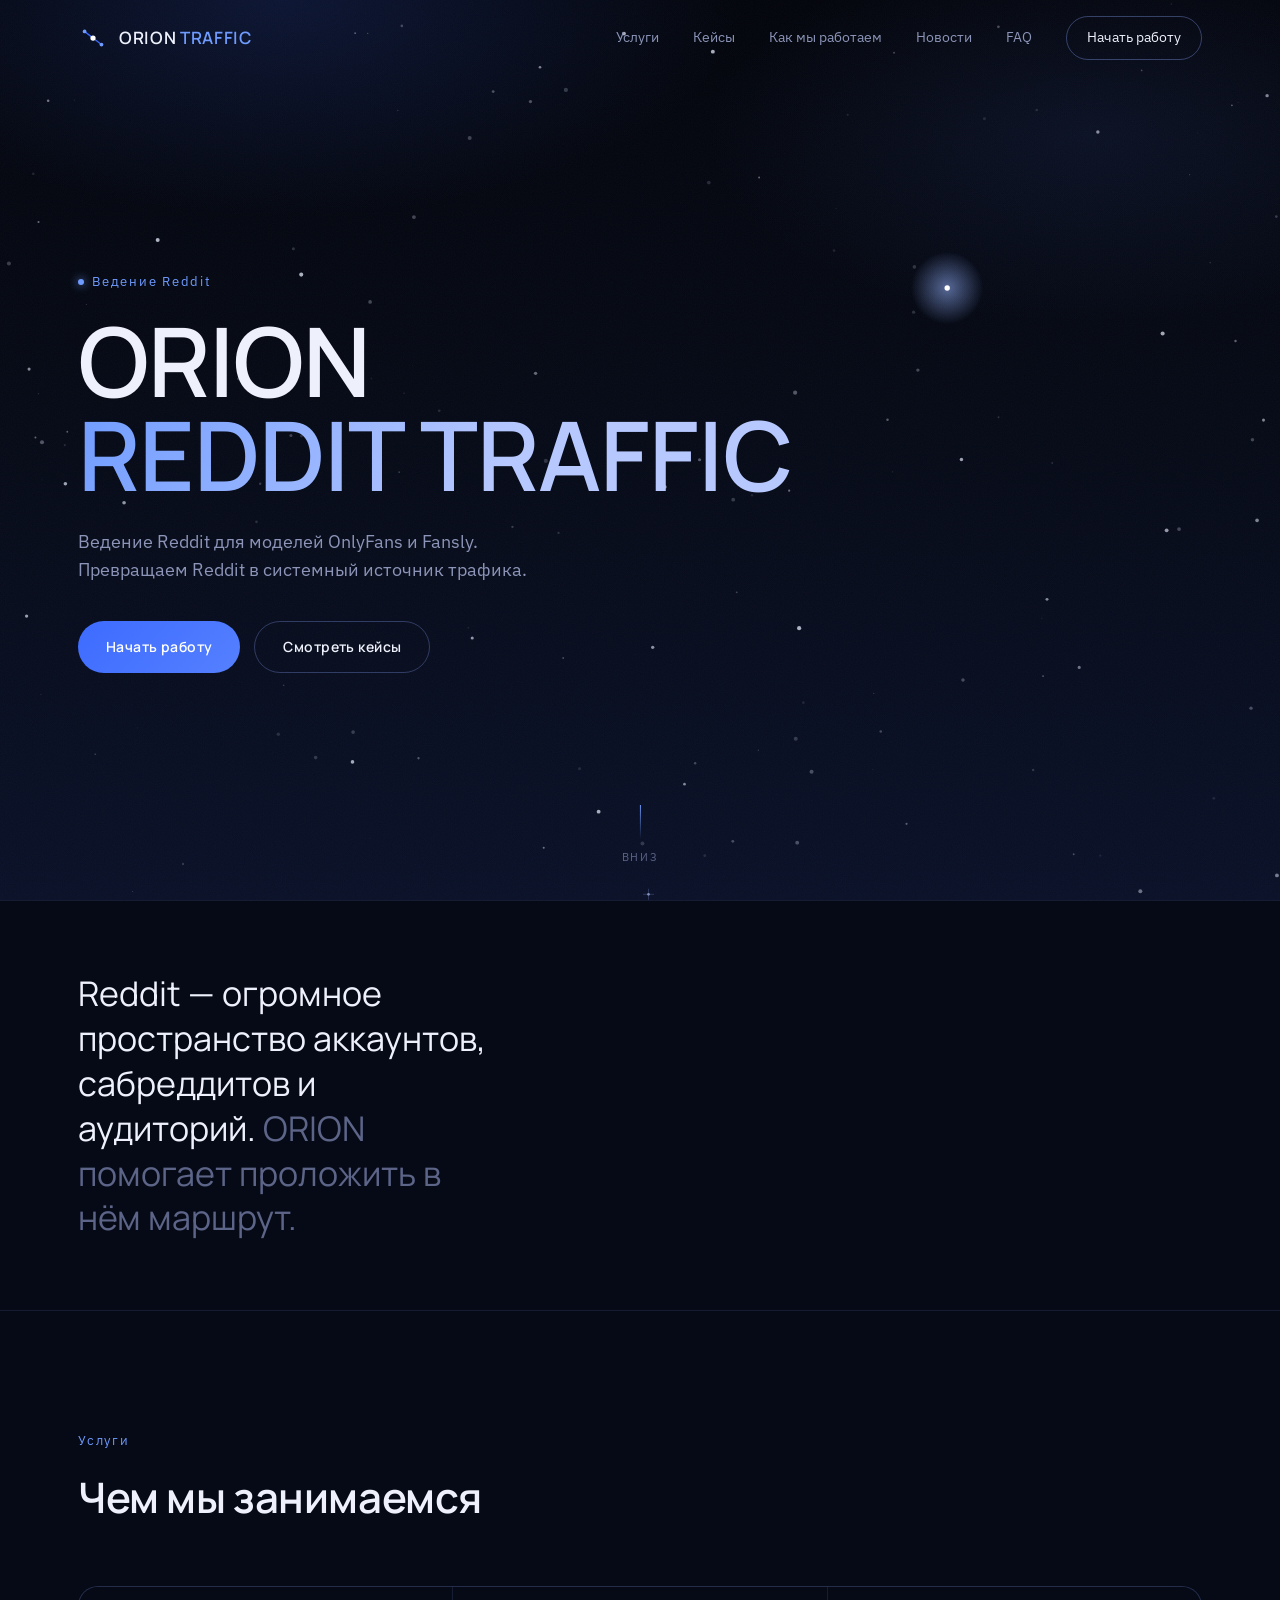
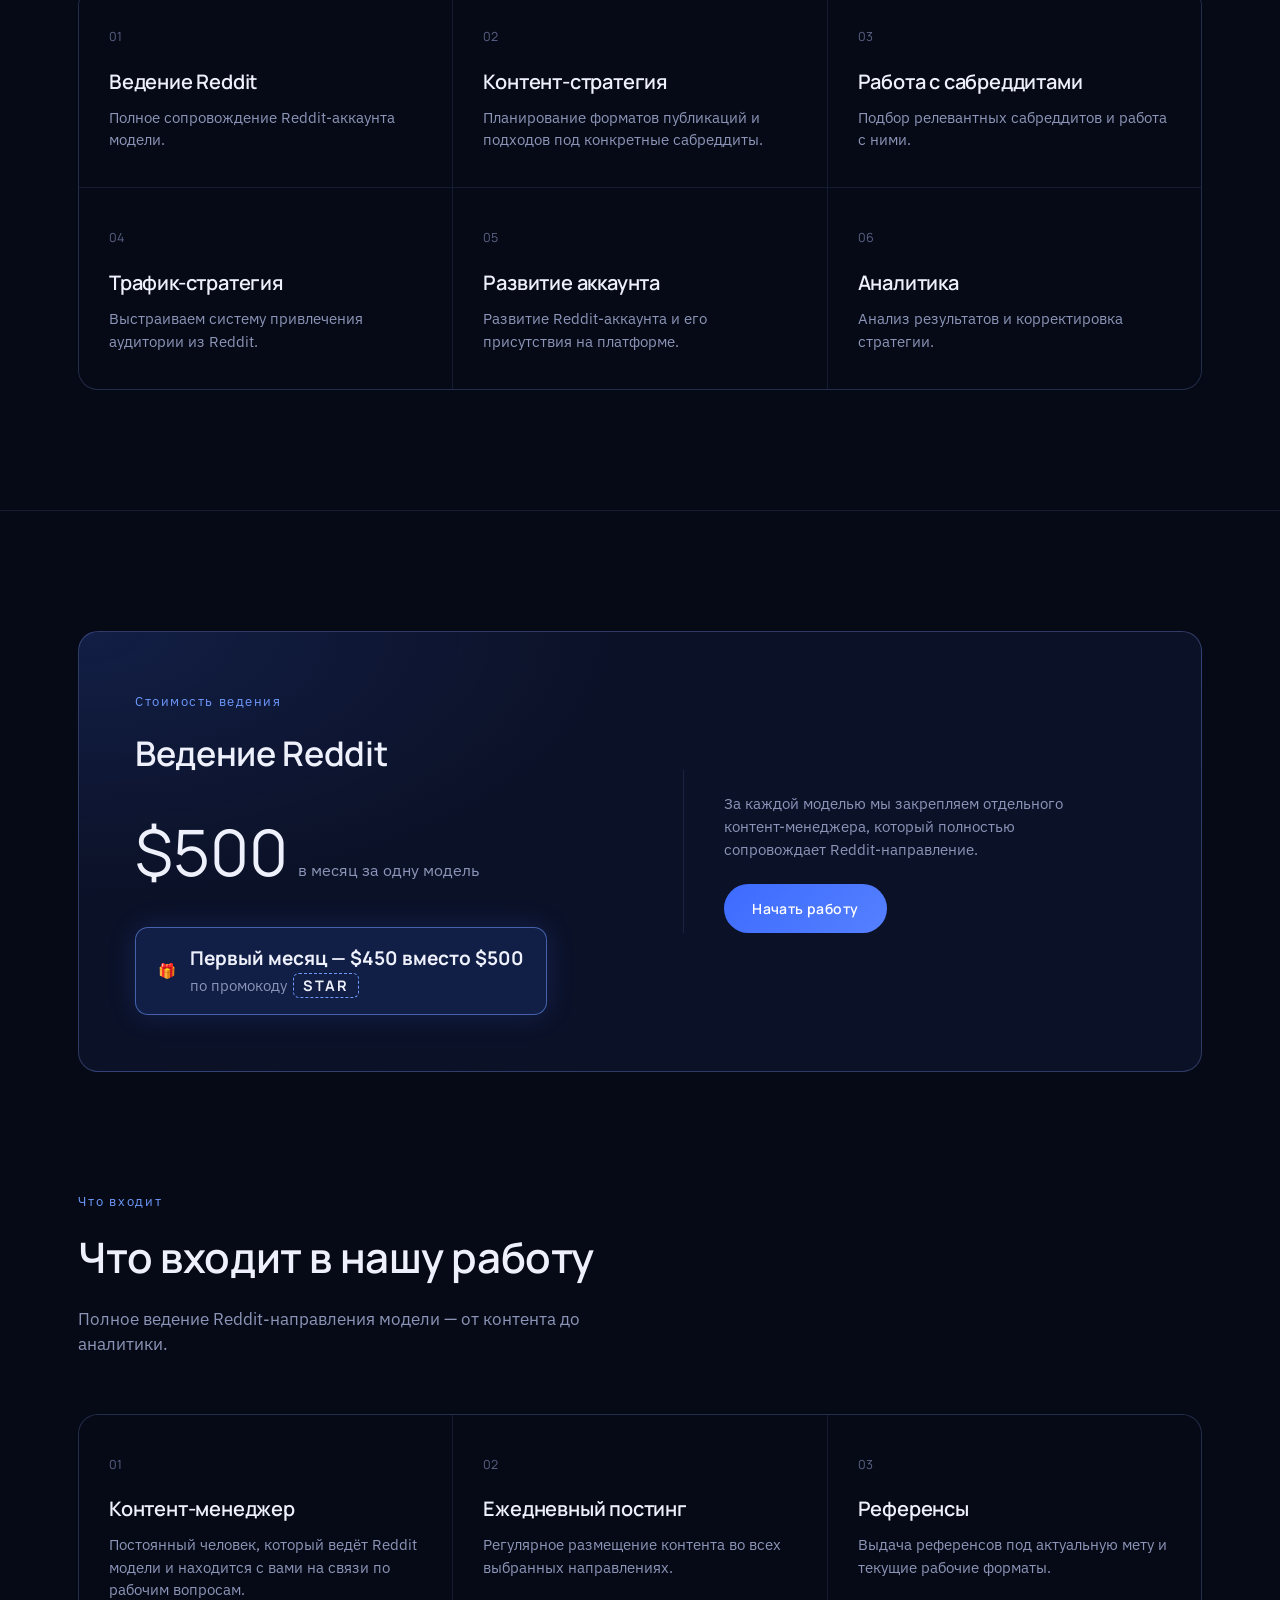
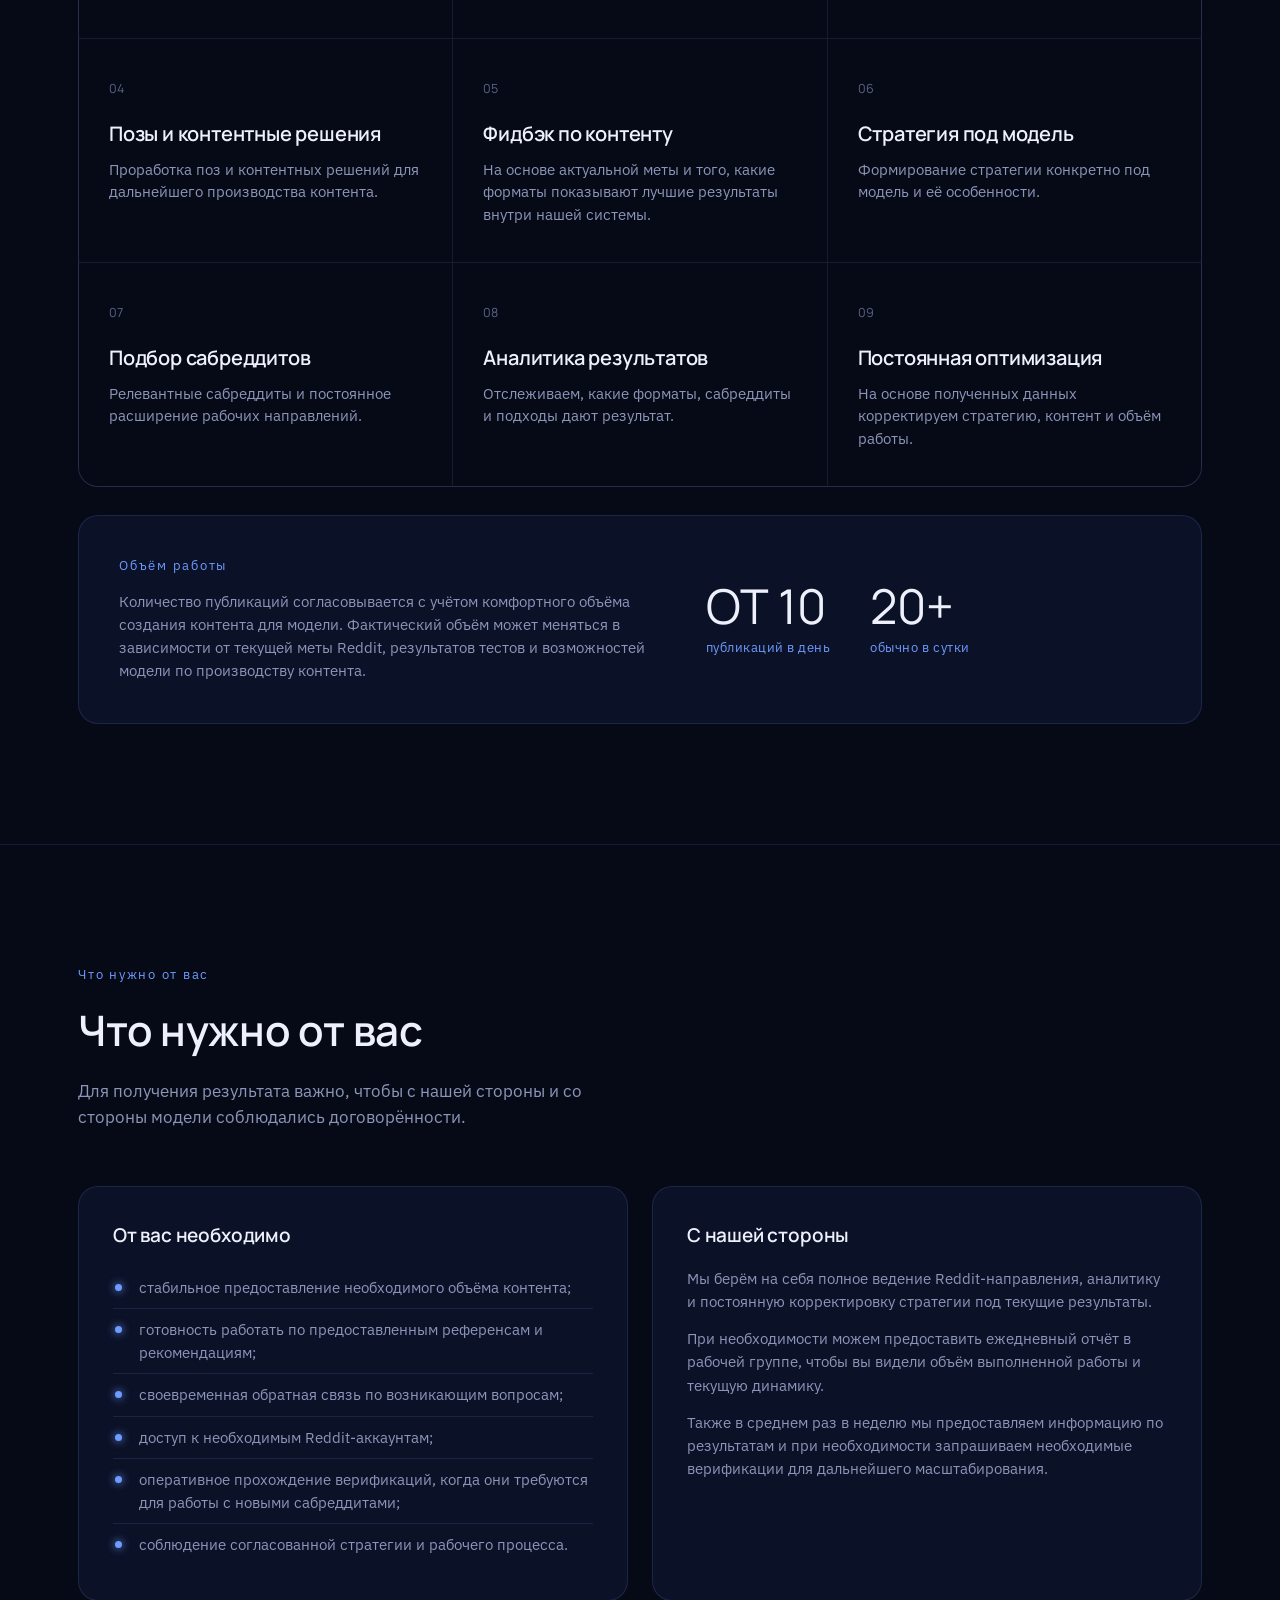
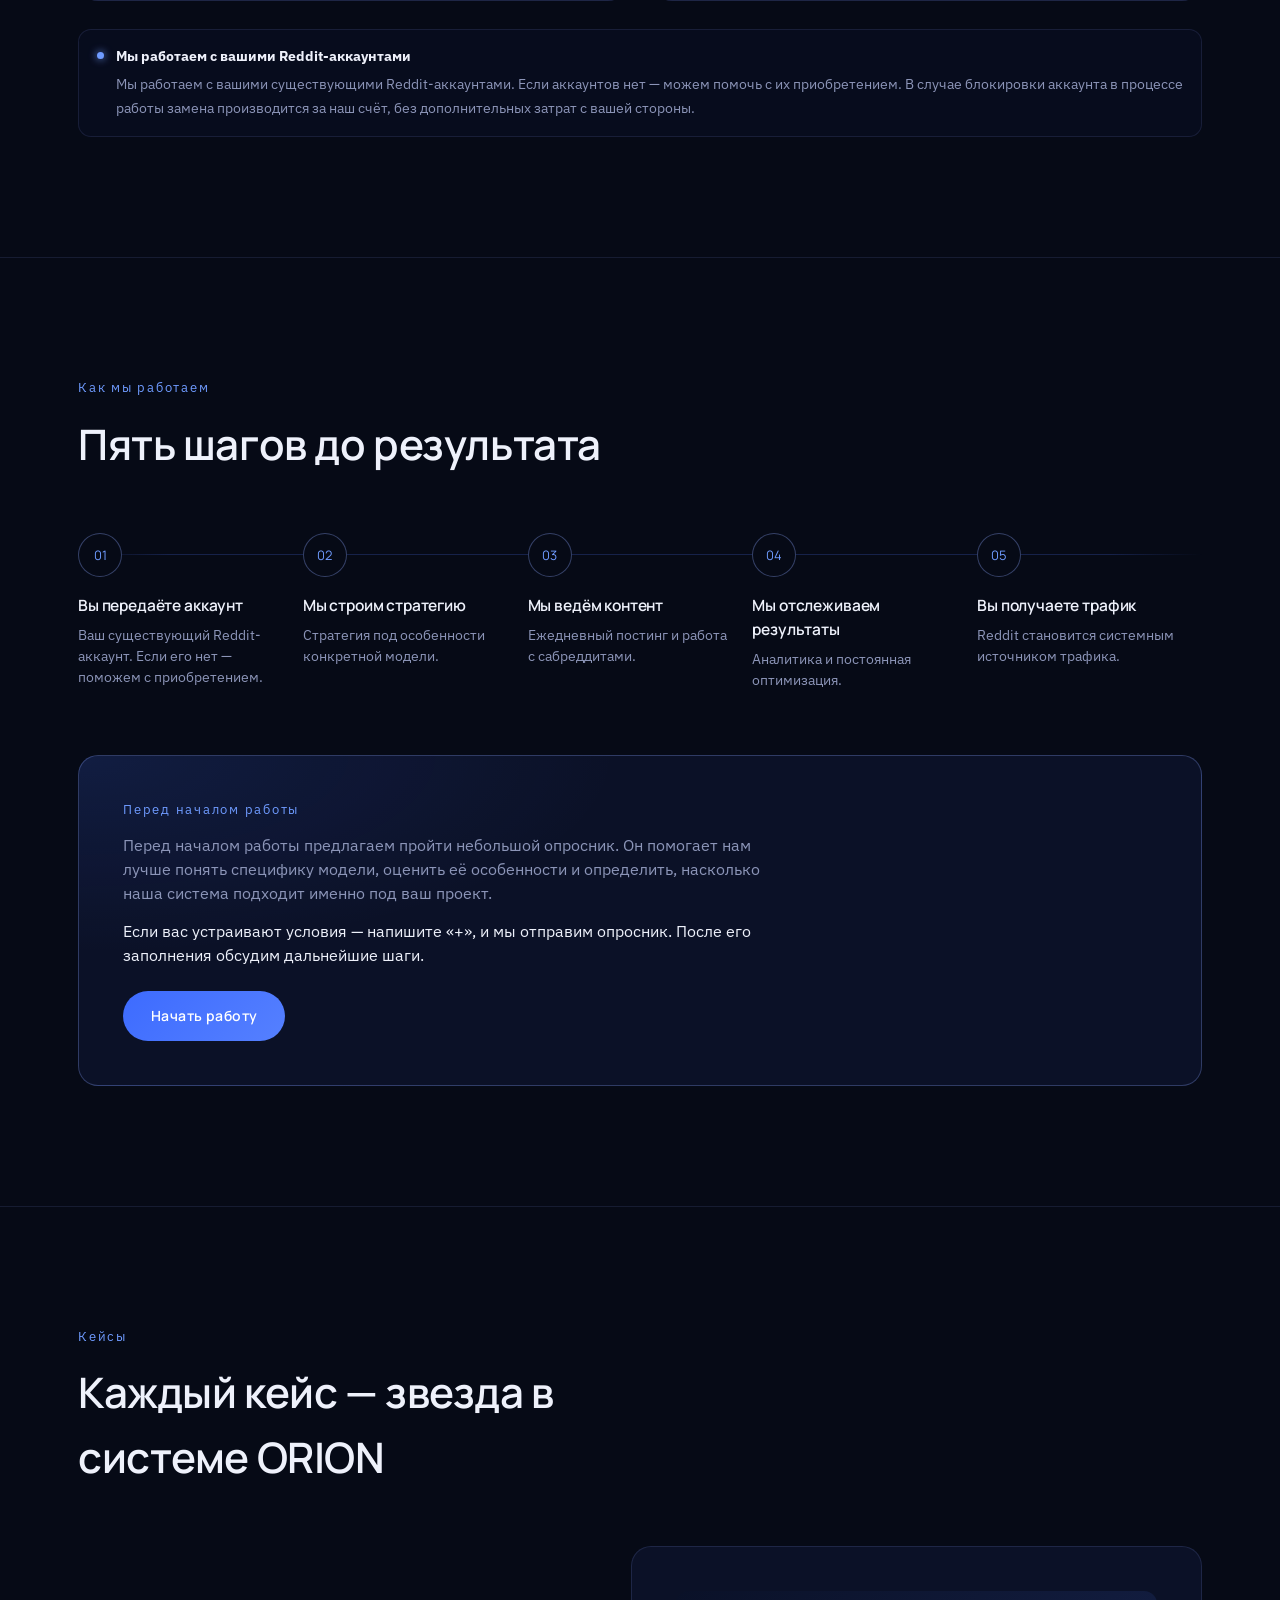
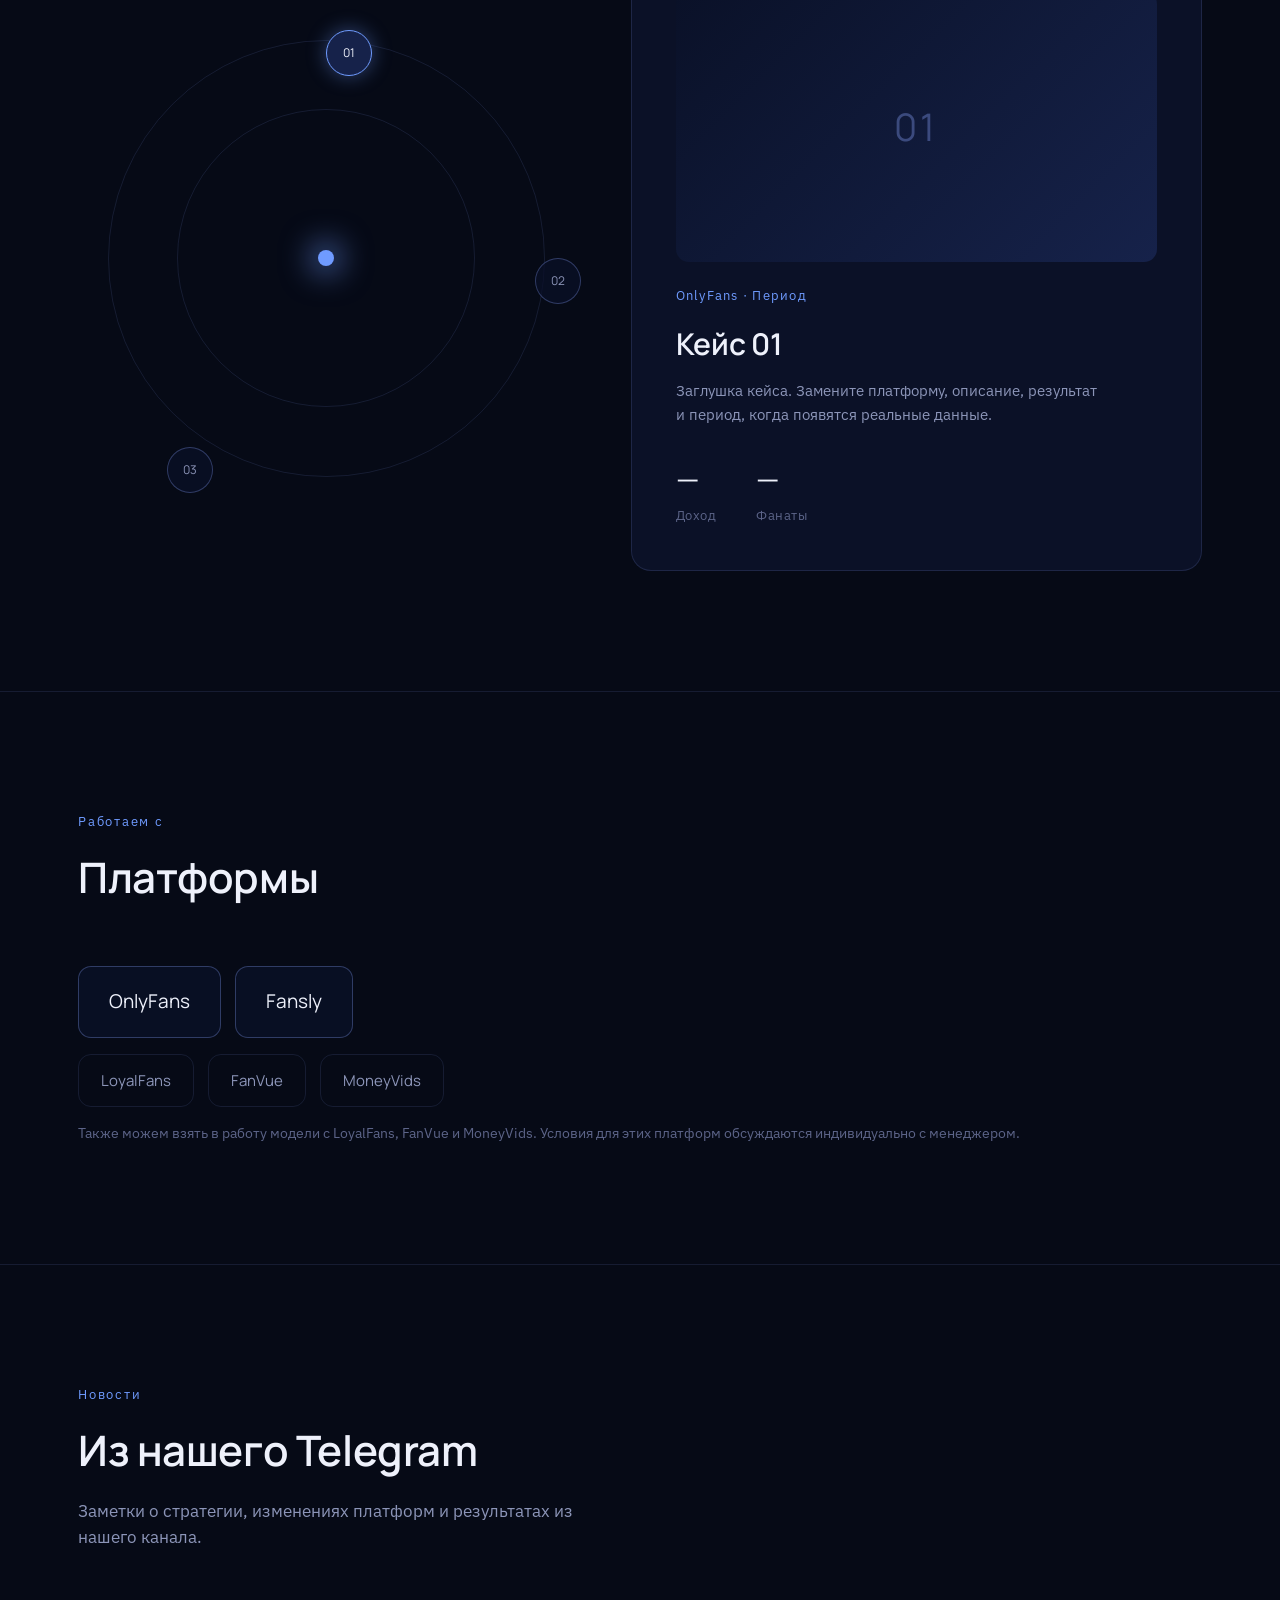
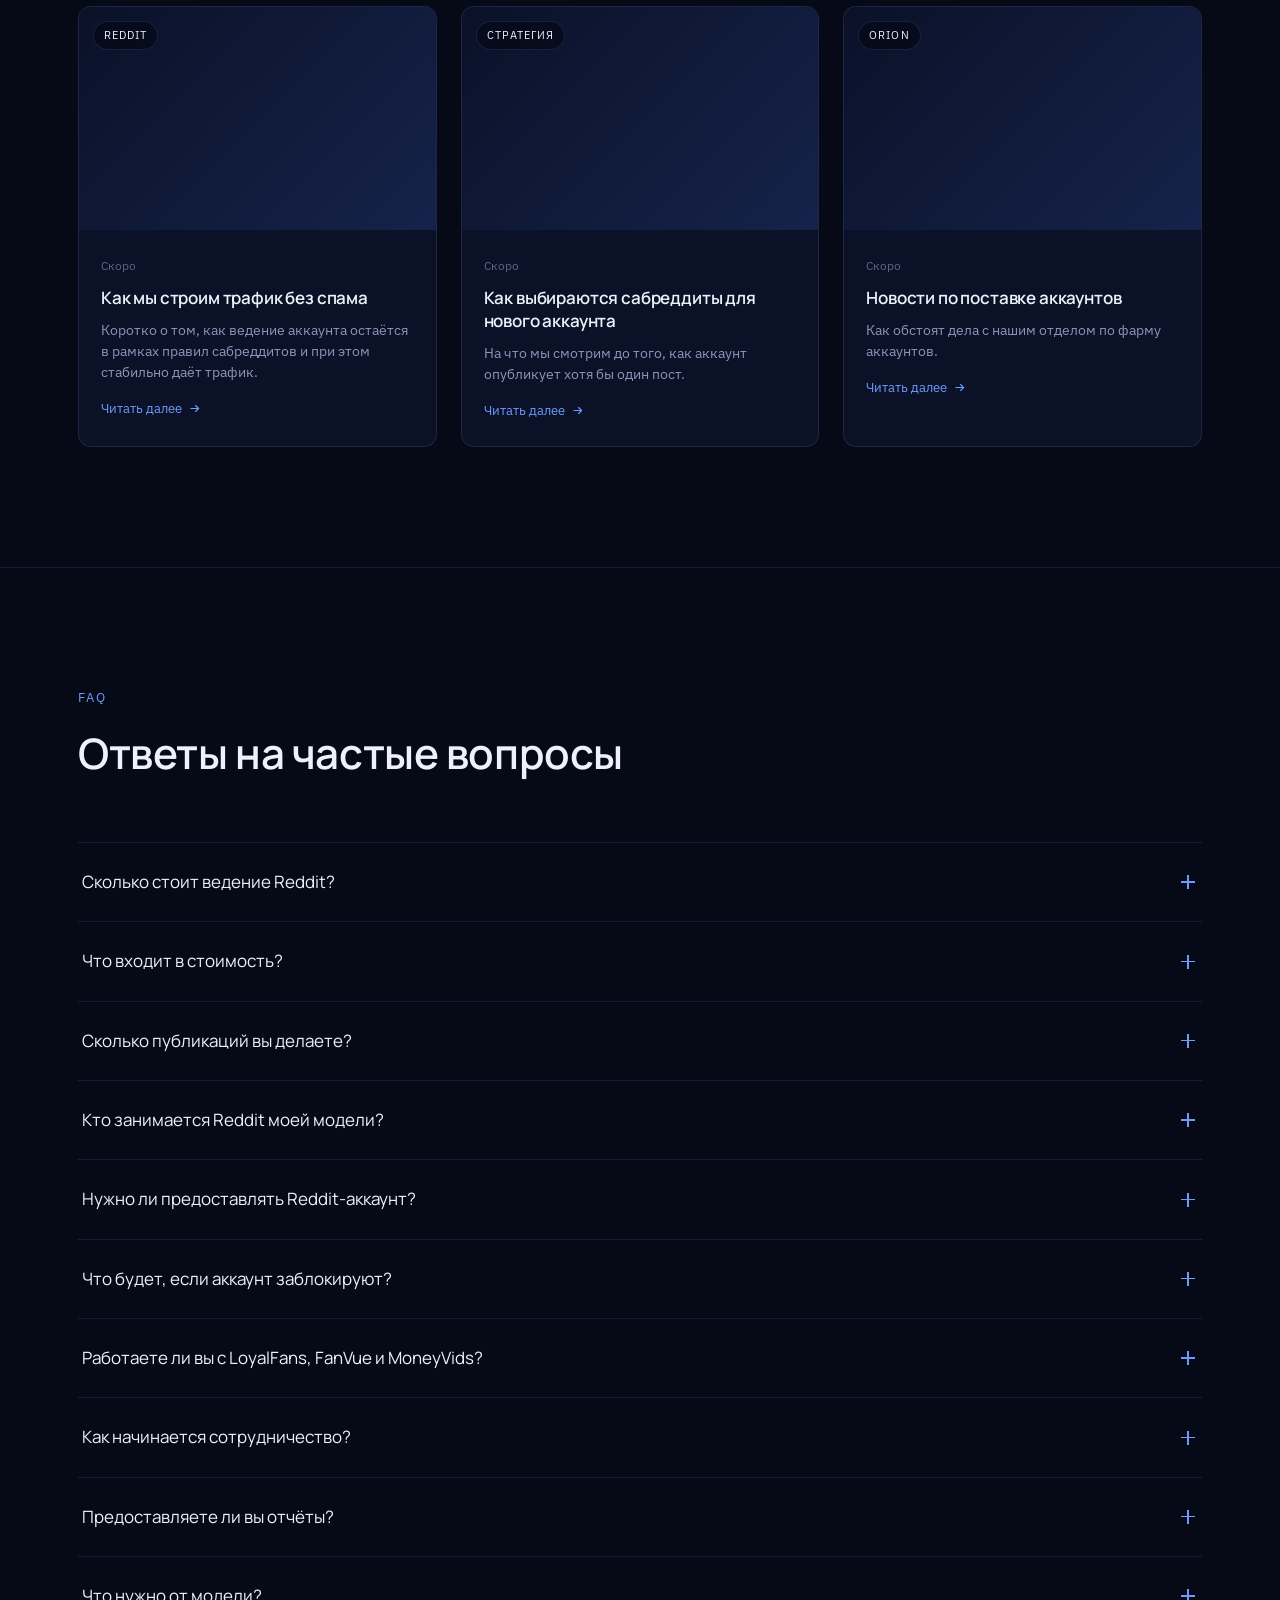
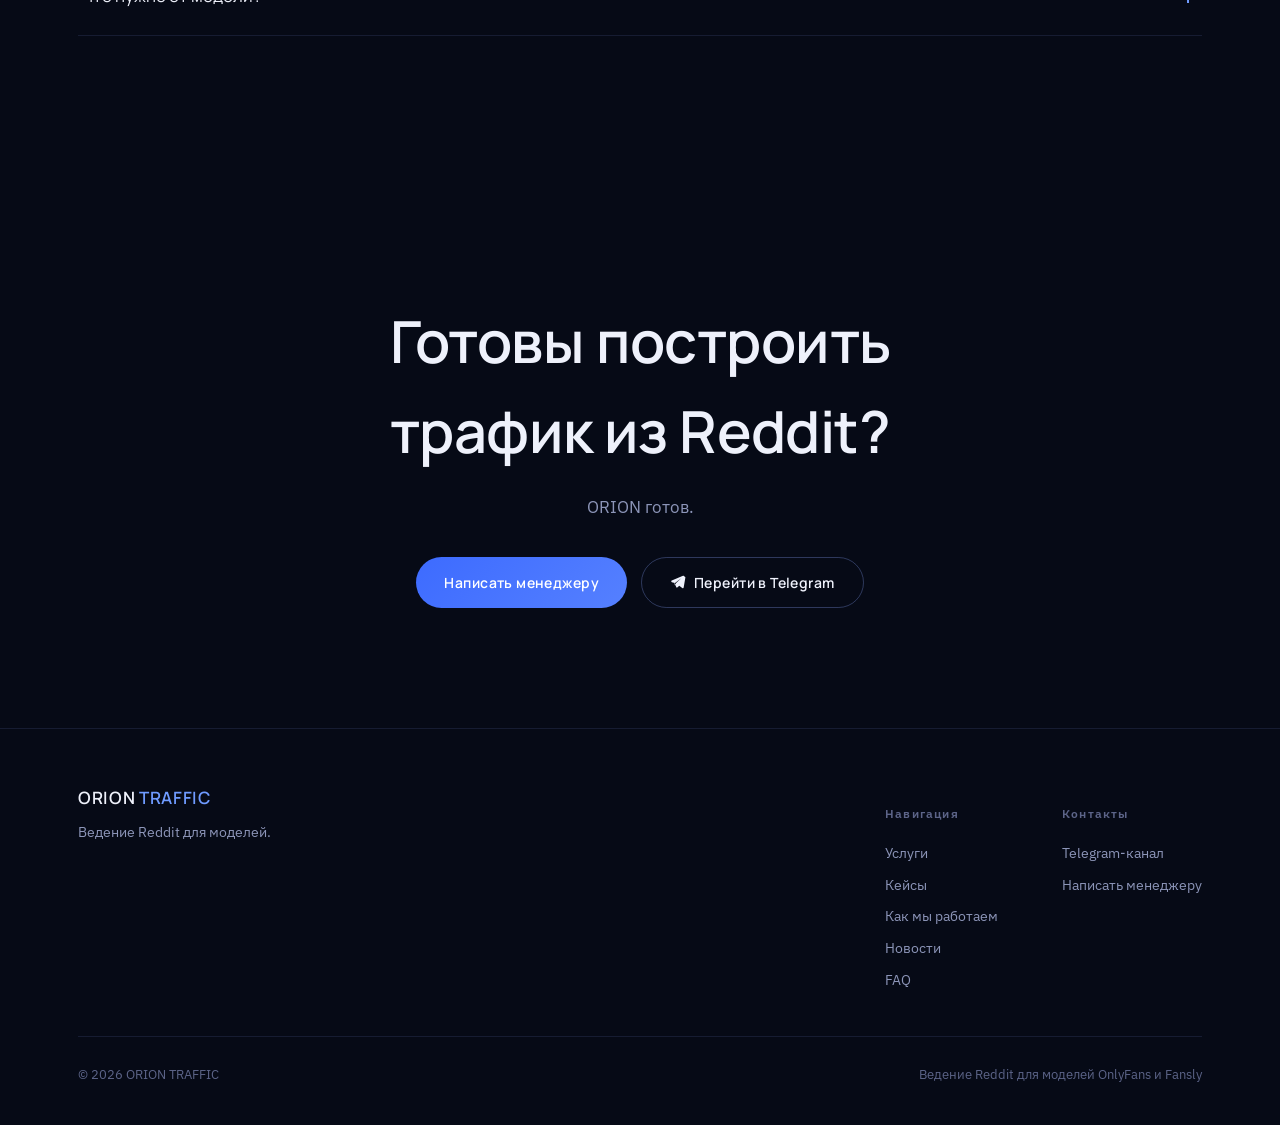
==== index.html @ d383b6a2 "Add files via upload" ====
<!DOCTYPE html>
<html lang="ru">
<head>
<meta charset="UTF-8">
<meta name="viewport" content="width=device-width, initial-scale=1.0">
<title>ORION TRAFFIC — ведение Reddit для моделей OnlyFans и Fansly</title>
<meta name="description" content="ORION TRAFFIC — профессиональное ведение Reddit и трафик-стратегия для моделей OnlyFans, Fansly и других платформ. $500 в месяц за одну модель, первый месяц $450 по промокоду STAR.">

<meta property="og:type" content="website">
<meta property="og:locale" content="ru_RU">
<meta property="og:title" content="ORION TRAFFIC — ведение Reddit для моделей OnlyFans и Fansly">
<meta property="og:description" content="Превращаем Reddit в системный источник трафика для моделей OnlyFans и Fansly.">
<meta property="og:image" content="og-image.jpg">
<meta name="twitter:card" content="summary_large_image">
<meta name="twitter:title" content="ORION TRAFFIC — ведение Reddit">
<meta name="twitter:description" content="Ведение Reddit для моделей OnlyFans и Fansly.">
<meta name="twitter:image" content="og-image.jpg">

<link rel="icon" href="data:image/svg+xml,%3Csvg xmlns='http://www.w3.org/2000/svg' viewBox='0 0 32 32'%3E%3Crect width='32' height='32' fill='%2303050c'/%3E%3Cline x1='7' y1='9' x2='25' y2='23' stroke='%233d6bff' stroke-width='1.4'/%3E%3Ccircle cx='7' cy='9' r='2' fill='%236f9bff'/%3E%3Ccircle cx='16' cy='16' r='2.6' fill='%23ffffff'/%3E%3Ccircle cx='25' cy='23' r='2' fill='%236f9bff'/%3E%3C/svg%3E" type="image/svg+xml">
<link rel="stylesheet" href="style.css">
</head>
<body>

<div class="space-bg"></div>
<div class="space-grain"></div>

<header class="site-header">
  <div class="header-inner container">
    <a href="index.html" class="brand" aria-label="ORION TRAFFIC">
      <svg class="brand-mark" viewBox="0 0 32 32" fill="none" aria-hidden="true">
        <line x1="7" y1="9" x2="25" y2="23" stroke="#3d6bff" stroke-width="1.4"/>
        <line x1="7" y1="9" x2="16" y2="16" stroke="#3d6bff" stroke-width="1.4" opacity="0.5"/>
        <circle cx="7" cy="9" r="2" fill="#6f9bff"/>
        <circle cx="16" cy="16" r="2.8" fill="#ffffff"/>
        <circle cx="25" cy="23" r="2" fill="#6f9bff"/>
      </svg>
      <span class="brand-name">ORION <b>TRAFFIC</b></span>
    </a>
    <nav class="main-nav" id="main-nav">
      <a href="#services" class="nav-link">Услуги</a>
      <a href="#cases" class="nav-link">Кейсы</a>
      <a href="#process" class="nav-link">Как мы работаем</a>
      <a href="#news" class="nav-link">Новости</a>
      <a href="#faq" class="nav-link">FAQ</a>
      <a href="https://t.me/alihunger" target="_blank" rel="noopener" class="nav-link nav-cta" data-manager-link>Начать работу</a>
    </nav>
    <button class="nav-toggle" id="nav-toggle" aria-label="Меню">
      <span></span><span></span><span></span>
    </button>
  </div>
</header>

<main>

  <!-- HERO -->
  <section class="hero">
    <canvas id="starfield" aria-hidden="true"></canvas>
    <div class="hero-inner container">
      <span class="hero-eyebrow">Ведение Reddit</span>
      <h1>ORION<br><em>REDDIT TRAFFIC</em></h1>
      <p class="hero-sub">Ведение Reddit для моделей OnlyFans и Fansly. Превращаем Reddit в системный источник трафика.</p>
      <div class="btn-row">
        <a href="https://t.me/alihunger" target="_blank" rel="noopener" class="btn btn-primary" data-manager-link>Начать работу</a>
        <a href="#cases" class="btn btn-ghost">Смотреть кейсы</a>
      </div>
    </div>
    <div class="hero-scroll" aria-hidden="true"><span></span>ВНИЗ</div>
  </section>

  <section class="system-statement">
    <div class="container">
      <p class="reveal">Reddit — огромное пространство аккаунтов, сабреддитов и аудиторий. <span class="dim">ORION помогает проложить в нём маршрут.</span></p>
    </div>
  </section>

  <!-- УСЛУГИ -->
  <section class="section" id="services">
    <div class="container">
      <div class="section-head reveal">
        <span class="kicker">Услуги</span>
        <h2>Чем мы занимаемся</h2>
      </div>
      <div class="service-grid reveal-stagger reveal">
        <div class="service-tile"><span class="service-num">01</span><h3>Ведение Reddit</h3><p>Полное сопровождение Reddit-аккаунта модели.</p></div>
        <div class="service-tile"><span class="service-num">02</span><h3>Контент-стратегия</h3><p>Планирование форматов публикаций и подходов под конкретные сабреддиты.</p></div>
        <div class="service-tile"><span class="service-num">03</span><h3>Работа с сабреддитами</h3><p>Подбор релевантных сабреддитов и работа с ними.</p></div>
        <div class="service-tile"><span class="service-num">04</span><h3>Трафик-стратегия</h3><p>Выстраиваем систему привлечения аудитории из Reddit.</p></div>
        <div class="service-tile"><span class="service-num">05</span><h3>Развитие аккаунта</h3><p>Развитие Reddit-аккаунта и его присутствия на платформе.</p></div>
        <div class="service-tile"><span class="service-num">06</span><h3>Аналитика</h3><p>Анализ результатов и корректировка стратегии.</p></div>
      </div>
    </div>
  </section>

  <hr class="divider">

  <!-- СТОИМОСТЬ -->
  <section class="section" id="pricing">
    <div class="container">
      <div class="pricing-card reveal">
        <div class="pricing-main">
          <span class="pricing-label">Стоимость ведения</span>
          <h3>Ведение Reddit</h3>
          <div class="pricing-figure">
            <span class="amount">$500</span>
            <span class="period">в месяц за одну модель</span>
          </div>
          <div class="promo-badge">
            <span class="promo-gift" aria-hidden="true">🎁</span>
            <div>
              <strong>Первый месяц — $450 вместо $500</strong>
              <span>по промокоду <b class="promo-code">STAR</b></span>
            </div>
          </div>
        </div>
        <div class="pricing-side">
          <p class="pricing-note">За каждой моделью мы закрепляем отдельного контент-менеджера, который полностью сопровождает Reddit-направление.</p>
          <div class="btn-row">
            <a href="https://t.me/alihunger" target="_blank" rel="noopener" class="btn btn-primary" data-manager-link>Начать работу</a>
          </div>
        </div>
      </div>
    </div>
  </section>

  <!-- ЧТО ВХОДИТ -->
  <section class="section" id="included" style="padding-top:0">
    <div class="container">
      <div class="section-head reveal">
        <span class="kicker">Что входит</span>
        <h2>Что входит в нашу работу</h2>
        <p>Полное ведение Reddit-направления модели — от контента до аналитики.</p>
      </div>
      <div class="service-grid reveal-stagger reveal">
        <div class="service-tile"><span class="service-num">01</span><h3>Контент-менеджер</h3><p>Постоянный человек, который ведёт Reddit модели и находится с вами на связи по рабочим вопросам.</p></div>
        <div class="service-tile"><span class="service-num">02</span><h3>Ежедневный постинг</h3><p>Регулярное размещение контента во всех выбранных направлениях.</p></div>
        <div class="service-tile"><span class="service-num">03</span><h3>Референсы</h3><p>Выдача референсов под актуальную мету и текущие рабочие форматы.</p></div>
        <div class="service-tile"><span class="service-num">04</span><h3>Позы и контентные решения</h3><p>Проработка поз и контентных решений для дальнейшего производства контента.</p></div>
        <div class="service-tile"><span class="service-num">05</span><h3>Фидбэк по контенту</h3><p>На основе актуальной меты и того, какие форматы показывают лучшие результаты внутри нашей системы.</p></div>
        <div class="service-tile"><span class="service-num">06</span><h3>Стратегия под модель</h3><p>Формирование стратегии конкретно под модель и её особенности.</p></div>
        <div class="service-tile"><span class="service-num">07</span><h3>Подбор сабреддитов</h3><p>Релевантные сабреддиты и постоянное расширение рабочих направлений.</p></div>
        <div class="service-tile"><span class="service-num">08</span><h3>Аналитика результатов</h3><p>Отслеживаем, какие форматы, сабреддиты и подходы дают результат.</p></div>
        <div class="service-tile"><span class="service-num">09</span><h3>Постоянная оптимизация</h3><p>На основе полученных данных корректируем стратегию, контент и объём работы.</p></div>
      </div>

      <div class="scope reveal" id="scope">
        <div class="scope-text">
          <span class="kicker">Объём работы</span>
          <p>Количество публикаций согласовывается с учётом комфортного объёма создания контента для модели. Фактический объём может меняться в зависимости от текущей меты Reddit, результатов тестов и возможностей модели по производству контента.</p>
        </div>
        <div class="scope-stats">
          <div><div class="scope-num">ОТ 10</div><div class="scope-label">публикаций в день</div></div>
          <div><div class="scope-num">20+</div><div class="scope-label">обычно в сутки</div></div>
        </div>
      </div>
    </div>
  </section>

  <hr class="divider">

  <!-- ЧТО НУЖНО ОТ ВАС -->
  <section class="section" id="requirements">
    <div class="container">
      <div class="section-head reveal">
        <span class="kicker">Что нужно от вас</span>
        <h2>Что нужно от вас</h2>
        <p>Для получения результата важно, чтобы с нашей стороны и со стороны модели соблюдались договорённости.</p>
      </div>
      <div class="mutual-grid reveal">
        <div class="mutual-col">
          <h3>От вас необходимо</h3>
          <ul class="check-list">
            <li>стабильное предоставление необходимого объёма контента;</li>
            <li>готовность работать по предоставленным референсам и рекомендациям;</li>
            <li>своевременная обратная связь по возникающим вопросам;</li>
            <li>доступ к необходимым Reddit-аккаунтам;</li>
            <li>оперативное прохождение верификаций, когда они требуются для работы с новыми сабреддитами;</li>
            <li>соблюдение согласованной стратегии и рабочего процесса.</li>
          </ul>
        </div>
        <div class="mutual-col">
          <h3>С нашей стороны</h3>
          <p>Мы берём на себя полное ведение Reddit-направления, аналитику и постоянную корректировку стратегии под текущие результаты.</p>
          <p>При необходимости можем предоставить ежедневный отчёт в рабочей группе, чтобы вы видели объём выполненной работы и текущую динамику.</p>
          <p>Также в среднем раз в неделю мы предоставляем информацию по результатам и при необходимости запрашиваем необходимые верификации для дальнейшего масштабирования.</p>
        </div>
      </div>

      <div class="account-note reveal" id="accounts" style="margin-top:28px">
        <span class="dot"></span>
        <div>
          <strong>Мы работаем с вашими Reddit-аккаунтами</strong>
          <span>Мы работаем с вашими существующими Reddit-аккаунтами. Если аккаунтов нет — можем помочь с их приобретением. В случае блокировки аккаунта в процессе работы замена производится за наш счёт, без дополнительных затрат с вашей стороны.</span>
        </div>
      </div>
    </div>
  </section>

  <hr class="divider">

  <!-- КАК МЫ РАБОТАЕМ -->
  <section class="section" id="process">
    <div class="container">
      <div class="section-head reveal">
        <span class="kicker">Как мы работаем</span>
        <h2>Пять шагов до результата</h2>
      </div>
      <div class="process-wrap reveal-stagger reveal">
        <div class="process-track">
          <div class="process-step"><div class="process-node">01</div><h4>Вы передаёте аккаунт</h4><p>Ваш существующий Reddit-аккаунт. Если его нет — поможем с приобретением.</p></div>
          <div class="process-step"><div class="process-node">02</div><h4>Мы строим стратегию</h4><p>Стратегия под особенности конкретной модели.</p></div>
          <div class="process-step"><div class="process-node">03</div><h4>Мы ведём контент</h4><p>Ежедневный постинг и работа с сабреддитами.</p></div>
          <div class="process-step"><div class="process-node">04</div><h4>Мы отслеживаем результаты</h4><p>Аналитика и постоянная оптимизация.</p></div>
          <div class="process-step"><div class="process-node">05</div><h4>Вы получаете трафик</h4><p>Reddit становится системным источником трафика.</p></div>
        </div>
      </div>

      <div class="start-card reveal" id="start">
        <span class="kicker">Перед началом работы</span>
        <p>Перед началом работы предлагаем пройти небольшой опросник. Он помогает нам лучше понять специфику модели, оценить её особенности и определить, насколько наша система подходит именно под ваш проект.</p>
        <p class="start-strong">Если вас устраивают условия — напишите «+», и мы отправим опросник. После его заполнения обсудим дальнейшие шаги.</p>
        <div class="btn-row">
          <a href="https://t.me/alihunger" target="_blank" rel="noopener" class="btn btn-primary" data-manager-link>Начать работу</a>
        </div>
      </div>
    </div>
  </section>

  <hr class="divider">

  <!-- КЕЙСЫ -->
  <section class="section" id="cases">
    <div class="container">
      <div class="section-head reveal">
        <span class="kicker">Кейсы</span>
        <h2>Каждый кейс — звезда в системе ORION</h2>
      </div>
      <div class="case-system reveal">
        <div class="case-orbit" aria-hidden="true">
          <div class="case-orbit-ring"></div>
          <div class="case-orbit-ring ring-2"></div>
          <div class="case-star-center"></div>
          <div id="case-orbit-nodes"></div>
        </div>
        <div class="case-detail-col">
          <div class="case-tabs" id="case-tabs"></div>
          <div class="case-detail" id="case-detail"></div>
        </div>
      </div>
    </div>
  </section>

  <hr class="divider">

  <!-- ПЛАТФОРМЫ -->
  <section class="section">
    <div class="container">
      <div class="section-head reveal">
        <span class="kicker">Работаем с</span>
        <h2>Платформы</h2>
      </div>
      <div class="reveal">
        <div class="platform-row">
          <span class="platform-chip">OnlyFans</span>
          <span class="platform-chip">Fansly</span>
        </div>
        <div class="platform-row">
          <span class="platform-chip secondary">LoyalFans</span>
          <span class="platform-chip secondary">FanVue</span>
          <span class="platform-chip secondary">MoneyVids</span>
        </div>
        <p class="platform-note">Также можем взять в работу модели с LoyalFans, FanVue и MoneyVids. Условия для этих платформ обсуждаются индивидуально с менеджером.</p>
      </div>
    </div>
  </section>

  <hr class="divider">

  <!-- НОВОСТИ -->
  <section class="section" id="news">
    <div class="container">
      <div class="section-head reveal">
        <span class="kicker">Новости</span>
        <h2>Из нашего Telegram</h2>
        <p>Заметки о стратегии, изменениях платформ и результатах из нашего канала.</p>
      </div>
      <div class="news-grid" id="news-grid"></div>
    </div>
  </section>

  <hr class="divider">

  <!-- FAQ -->
  <section class="section" id="faq">
    <div class="container">
      <div class="section-head reveal">
        <span class="kicker">FAQ</span>
        <h2>Ответы на частые вопросы</h2>
      </div>
      <div class="faq-list reveal">
        <div class="faq-item"><button class="faq-q"><span>Сколько стоит ведение Reddit?</span><span class="plus"></span></button>
          <div class="faq-a"><div class="faq-a-inner">Стандартная стоимость ведения — $500 в месяц за одну модель. Первый месяц стоит $450 вместо $500 по промокоду STAR.</div></div></div>
        <div class="faq-item"><button class="faq-q"><span>Что входит в стоимость?</span><span class="plus"></span></button>
          <div class="faq-a"><div class="faq-a-inner">Контент-менеджер, ежедневный постинг, референсы, проработка поз и контентных решений, фидбэк, стратегия, подбор сабреддитов, аналитика и постоянная оптимизация.</div></div></div>
        <div class="faq-item"><button class="faq-q"><span>Сколько публикаций вы делаете?</span><span class="plus"></span></button>
          <div class="faq-a"><div class="faq-a-inner">От 10 публикаций в день. Обычно до 20+ публикаций в сутки. Фактический объём зависит от текущей меты Reddit, результатов тестов и возможностей модели по созданию контента.</div></div></div>
        <div class="faq-item"><button class="faq-q"><span>Кто занимается Reddit моей модели?</span><span class="plus"></span></button>
          <div class="faq-a"><div class="faq-a-inner">За каждой моделью закрепляется отдельный контент-менеджер.</div></div></div>
        <div class="faq-item"><button class="faq-q"><span>Нужно ли предоставлять Reddit-аккаунт?</span><span class="plus"></span></button>
          <div class="faq-a"><div class="faq-a-inner">Да. Мы работаем с существующими аккаунтами клиента. Если аккаунта нет, можем помочь с приобретением.</div></div></div>
        <div class="faq-item"><button class="faq-q"><span>Что будет, если аккаунт заблокируют?</span><span class="plus"></span></button>
          <div class="faq-a"><div class="faq-a-inner">В случае блокировки аккаунта в процессе работы замена производится за наш счёт.</div></div></div>
        <div class="faq-item"><button class="faq-q"><span>Работаете ли вы с LoyalFans, FanVue и MoneyVids?</span><span class="plus"></span></button>
          <div class="faq-a"><div class="faq-a-inner">Да. Работа возможна на индивидуальных условиях, которые обсуждаются с менеджером.</div></div></div>
        <div class="faq-item"><button class="faq-q"><span>Как начинается сотрудничество?</span><span class="plus"></span></button>
          <div class="faq-a"><div class="faq-a-inner">Сначала клиент проходит небольшой опросник. После заполнения мы обсуждаем дальнейшие шаги.</div></div></div>
        <div class="faq-item"><button class="faq-q"><span>Предоставляете ли вы отчёты?</span><span class="plus"></span></button>
          <div class="faq-a"><div class="faq-a-inner">При необходимости можем предоставить ежедневный отчёт в рабочей группе. Также в среднем раз в неделю предоставляем информацию по результатам и при необходимости запрашиваем необходимые верификации для дальнейшего масштабирования.</div></div></div>
        <div class="faq-item"><button class="faq-q"><span>Что нужно от модели?</span><span class="plus"></span></button>
          <div class="faq-a"><div class="faq-a-inner">Стабильное предоставление необходимого объёма контента, готовность работать по референсам и рекомендациям, своевременная обратная связь, доступ к необходимым аккаунтам и соблюдение согласованной стратегии.</div></div></div>
      </div>
    </div>
  </section>

  <!-- ФИНАЛЬНЫЙ CTA -->
  <section class="final-cta reveal">
    <div class="container">
      <h2>Готовы построить трафик из Reddit?</h2>
      <p>ORION готов.</p>
      <div class="btn-row">
        <a href="https://t.me/alihunger" target="_blank" rel="noopener" class="btn btn-primary" data-manager-link>Написать менеджеру</a>
        <a href="https://t.me/orion_traffic" target="_blank" rel="noopener" class="btn btn-ghost btn-tg" data-telegram-link>
          <svg viewBox="0 0 24 24" fill="currentColor" aria-hidden="true"><path d="M21.05 2.94a1.5 1.5 0 0 0-1.53-.26L2.7 9.57a1.4 1.4 0 0 0 .07 2.62l4.55 1.47 1.76 5.6a1.4 1.4 0 0 0 2.31.55l2.5-2.28 4.47 3.3a1.4 1.4 0 0 0 2.22-.86l2.5-14.6a1.5 1.5 0 0 0-.98-1.43zM8.9 13.9l-1.2 3.8-1.1-3.5 10.2-7.9L8.9 13.9z"/></svg>
          Перейти в Telegram
        </a>
      </div>
    </div>
  </section>

</main>

<footer class="site-footer">
  <div class="container">
    <div class="footer-top">
      <div class="footer-brand">
        <span class="brand-name">ORION <b>TRAFFIC</b></span>
        <p>Ведение Reddit для моделей.</p>
      </div>
      <div class="footer-cols">
        <div class="footer-col">
          <h5>Навигация</h5>
          <a href="#services">Услуги</a>
          <a href="#cases">Кейсы</a>
          <a href="#process">Как мы работаем</a>
          <a href="#news">Новости</a>
          <a href="#faq">FAQ</a>
        </div>
        <div class="footer-col">
          <h5>Контакты</h5>
          <a href="https://t.me/orion_traffic" target="_blank" rel="noopener" data-telegram-link>Telegram-канал</a>
          <a href="https://t.me/alihunger" target="_blank" rel="noopener" data-manager-link>Написать менеджеру</a>
        </div>
      </div>
    </div>
    <div class="footer-bottom">
      <span>© 2026 ORION TRAFFIC</span>
      <span>Ведение Reddit для моделей OnlyFans и Fansly</span>
    </div>
  </div>
</footer>

<script src="data/config.js"></script>
<script src="data/cases.js"></script>
<script src="data/posts.js"></script>
<script src="starfield.js"></script>
<script src="script.js"></script>
</body>
</html>
---- style.css ----
/* ==========================================================================
   ORION TRAFFIC — stylesheet
   Dark space / electric blue. New architecture, independent of any
   previous project this may have been technically informed by.
   ========================================================================== */

@import url('https://fonts.googleapis.com/css2?family=Manrope:wght@500;600;700;800&family=IBM+Plex+Sans:wght@400;500;600&display=swap');

:root{
  --void:#03050c;
  --bg-1:#060a16;
  --bg-2:#0a1128;
  --panel:rgba(20,30,64,0.42);
  --panel-line:rgba(140,166,255,0.14);
  --line:rgba(140,166,255,0.12);
  --blue:#3d6bff;
  --blue-bright:#6f9bff;
  --blue-dim:#16224a;
  --ink:#eef1fb;
  --muted:#8c95b8;
  --muted-dim:#5c6488;
  --star:#ffffff;
  --radius-lg:20px;
  --radius-md:13px;
  --radius-sm:8px;
  --font-display:'Manrope', 'IBM Plex Sans', sans-serif;
  --font-body:'IBM Plex Sans', sans-serif;
  --container:1180px;
  --ease:cubic-bezier(.22,.68,0,1);
}

*,*::before,*::after{box-sizing:border-box;}
html{scroll-behavior:smooth;}
@media (prefers-reduced-motion: reduce){
  html{scroll-behavior:auto;}
  *,*::before,*::after{animation-duration:0.001ms !important; animation-iteration-count:1 !important; transition-duration:0.001ms !important; scroll-behavior:auto !important;}
}

body{
  margin:0;
  background:var(--bg-1);
  color:var(--ink);
  font-family:var(--font-body);
  font-size:16px;
  line-height:1.55;
  -webkit-font-smoothing:antialiased;
  overflow-x:hidden;
}

img{max-width:100%;display:block;}
a{color:inherit;text-decoration:none;}
button{font:inherit;color:inherit;background:none;border:none;cursor:pointer;}
ul{margin:0;padding:0;list-style:none;}
h1,h2,h3,h4{font-family:var(--font-display);font-weight:600;margin:0;letter-spacing:-0.01em;}
p{margin:0;}

.container{max-width:var(--container);margin:0 auto;padding:0 28px;}

/* ---------- Deep space backdrop ---------- */
.space-bg{
  position:fixed;inset:0;z-index:-2;
  background:
    radial-gradient(ellipse 60% 40% at 22% 0%, rgba(61,107,255,0.16), transparent 60%),
    radial-gradient(ellipse 50% 35% at 85% 15%, rgba(90,130,255,0.09), transparent 60%),
    linear-gradient(180deg, var(--void) 0%, var(--bg-1) 45%, var(--bg-2) 100%);
}
.space-grain{
  position:fixed;inset:0;z-index:-1;pointer-events:none;
  opacity:0.035;
  background-image:url("data:image/svg+xml,%3Csvg xmlns='http://www.w3.org/2000/svg' width='140' height='140'%3E%3Cfilter id='n'%3E%3CfeTurbulence type='fractalNoise' baseFrequency='0.9' numOctaves='2' stitchTiles='stitch'/%3E%3C/filter%3E%3Crect width='100%25' height='100%25' filter='url(%23n)'/%3E%3C/svg%3E");
}

/* ---------- Reveal on scroll ---------- */
.reveal{opacity:0;transform:translateY(22px);transition:opacity .8s var(--ease), transform .8s var(--ease);}
.reveal.is-visible{opacity:1;transform:translateY(0);}
.reveal-stagger.is-visible > *{transition-delay:calc(var(--i,0) * 80ms);}

/* ---------- Header ---------- */
.site-header{
  position:fixed;top:0;left:0;right:0;z-index:100;
  border-bottom:1px solid transparent;
  transition:border-color .4s ease, background .4s ease;
}
.site-header.is-scrolled{
  background:rgba(5,8,18,0.78);
  backdrop-filter:blur(14px);
  border-bottom-color:var(--line);
}
.header-inner{
  display:flex;align-items:center;justify-content:space-between;
  height:76px;
}
.brand{display:flex;align-items:center;gap:11px;}
.brand-mark{width:30px;height:30px;flex:none;}
.brand-name{
  font-family:var(--font-display);font-weight:600;font-size:17px;
  letter-spacing:0.04em;color:var(--ink);
}
.brand-name b{color:var(--blue-bright);font-weight:600;}

.main-nav{display:flex;align-items:center;gap:34px;}
.nav-link{
  font-size:14px;color:var(--muted);transition:color .25s ease;position:relative;
}
.nav-link:hover,.nav-link.active{color:var(--ink);}
.nav-cta{
  color:var(--ink);
  padding:10px 20px;border-radius:100px;
  border:1px solid rgba(140,166,255,0.35);
  transition:border-color .25s ease, background .25s ease;
}
.nav-cta:hover{background:rgba(61,107,255,0.12);border-color:var(--blue-bright);}

.nav-toggle{
  display:none;flex-direction:column;gap:5px;padding:8px;
}
.nav-toggle span{width:22px;height:2px;background:var(--ink);border-radius:2px;transition:transform .25s ease, opacity .25s ease;}

/* ---------- Buttons ---------- */
.btn-row{display:flex;gap:14px;flex-wrap:wrap;}
.btn{
  display:inline-flex;align-items:center;justify-content:center;gap:8px;
  padding:14px 28px;border-radius:100px;
  font-family:var(--font-display);font-size:14px;font-weight:600;letter-spacing:0.03em;
  transition:transform .3s var(--ease), box-shadow .3s var(--ease), background .3s ease, border-color .3s ease;
}
.btn-primary{
  background:linear-gradient(135deg, var(--blue) 0%, #5580ff 100%);
  color:#fff;
  box-shadow:0 0 0 rgba(61,107,255,0);
}
.btn-primary:hover{box-shadow:0 8px 30px rgba(61,107,255,0.35);transform:translateY(-2px);}
.btn-ghost{
  border:1px solid rgba(140,166,255,0.3);
  color:var(--ink);
}
.btn-ghost:hover{border-color:var(--blue-bright);background:rgba(61,107,255,0.08);}
.btn-tg{
  border:1px solid rgba(140,166,255,0.3);
  color:var(--ink);
}
.btn-tg svg{width:16px;height:16px;}
.btn-tg:hover{border-color:var(--blue-bright);background:rgba(61,107,255,0.08);}

/* ---------- Hero ---------- */
.hero{
  position:relative;
  min-height:100svh;
  display:flex;align-items:center;
  padding:120px 0 80px;
  overflow:hidden;
}
#starfield{
  position:absolute;inset:0;width:100%;height:100%;
  display:block;
}
.hero-inner{position:relative;z-index:2;width:100%;}
.hero-eyebrow{
  display:inline-flex;align-items:center;gap:8px;
  font-size:12.5px;color:var(--blue-bright);
  letter-spacing:0.14em;
  margin-bottom:22px;
}
.hero-eyebrow::before{content:'';width:6px;height:6px;border-radius:50%;background:var(--blue-bright);box-shadow:0 0 10px var(--blue-bright);}
.hero h1{
  font-size:clamp(44px, 8vw, 96px);
  line-height:0.98;
  color:var(--ink);
  max-width:16ch;
}
.hero h1 em{
  font-style:normal;
  background:linear-gradient(120deg, var(--blue-bright), #b7c8ff 60%);
  -webkit-background-clip:text;background-clip:text;color:transparent;
}
.hero-sub{
  margin-top:26px;
  font-size:18px;color:var(--muted);
  max-width:46ch;
}
.hero .btn-row{margin-top:38px;}
.hero-scroll{
  position:absolute;bottom:34px;left:50%;transform:translateX(-50%);
  display:flex;flex-direction:column;align-items:center;gap:10px;
  color:var(--muted-dim);font-size:11px;letter-spacing:0.14em;
  z-index:2;
}
.hero-scroll span{
  width:1px;height:34px;
  background:linear-gradient(180deg, var(--blue-bright), transparent);
  animation:scrollpulse 2.2s ease-in-out infinite;
}
@keyframes scrollpulse{0%,100%{opacity:.3;}50%{opacity:1;}}

/* ---------- Sections generic ---------- */
.section{padding:120px 0;}
.section-tight{padding:60px 0;}
.divider{border:none;border-top:1px solid var(--line);margin:0;}
.section-head{max-width:640px;margin-bottom:56px;}
.kicker{
  display:block;font-size:12.5px;color:var(--blue-bright);
  letter-spacing:0.14em;margin-bottom:14px;
}
.section-head h2{font-size:clamp(28px,3.6vw,42px);color:var(--ink);}
.section-head p{margin-top:16px;color:var(--muted);font-size:16.5px;max-width:52ch;}

/* ---------- System statement ---------- */
.system-statement{
  padding:70px 0;
  border-top:1px solid var(--line);
  border-bottom:1px solid var(--line);
}
.system-statement p{
  font-family:var(--font-display);
  font-size:clamp(22px,3vw,34px);
  line-height:1.32;color:var(--ink);
  max-width:20ch;
}
.system-statement p .dim{color:var(--muted-dim);}

/* ---------- Services ---------- */
.service-grid{
  display:grid;grid-template-columns:repeat(3,1fr);gap:1px;
  background:var(--line);
  border:1px solid var(--line);
  border-radius:var(--radius-lg);
  overflow:hidden;
}
.service-tile{
  background:var(--bg-1);
  padding:36px 30px;
  transition:background .3s ease;
}
.service-tile:hover{background:rgba(20,30,64,0.5);}
.service-num{font-family:var(--font-display);font-size:12.5px;color:var(--muted-dim);}
.service-tile h3{margin-top:18px;font-size:20px;color:var(--ink);}
.service-tile p{margin-top:10px;color:var(--muted);font-size:14.5px;}

/* ---------- Pricing ---------- */
.pricing-card{
  position:relative;
  border:1px solid rgba(140,166,255,0.28);
  border-radius:var(--radius-lg);
  padding:56px;
  background:radial-gradient(ellipse 80% 100% at 0% 0%, rgba(61,107,255,0.14), transparent 60%), var(--panel);
  display:grid;grid-template-columns:1.1fr 1fr;gap:40px;align-items:center;
}
.pricing-label{font-size:13px;color:var(--blue-bright);letter-spacing:0.12em;}
.pricing-card h3{margin-top:14px;font-size:clamp(26px,3vw,34px);color:var(--ink);}
.pricing-figure{
  display:flex;align-items:baseline;gap:10px;margin-top:22px;
}
.pricing-figure .amount{font-family:var(--font-display);font-size:64px;color:var(--ink);}
.pricing-figure .period{color:var(--muted);font-size:16px;}
.pricing-plus{
  margin-top:10px;font-size:14.5px;color:var(--muted);
}
.pricing-note{margin-top:22px;color:var(--muted);font-size:15px;max-width:40ch;}
.pricing-side{
  border-left:1px solid var(--line);
  padding-left:40px;
  display:flex;flex-direction:column;gap:18px;
}
.pricing-side .btn-row{margin-top:4px;}
.account-note{
  display:flex;gap:12px;align-items:flex-start;
  padding:16px 18px;border:1px solid var(--line);border-radius:var(--radius-md);
  background:rgba(10,17,40,0.4);
}
.account-note .dot{
  width:7px;height:7px;border-radius:50%;background:var(--blue-bright);margin-top:6px;flex:none;
  box-shadow:0 0 8px var(--blue-bright);
}
.account-note strong{display:block;font-size:13.5px;color:var(--ink);margin-bottom:4px;}
.account-note span{font-size:13.5px;color:var(--muted);}
.soon-tag{
  display:inline-block;font-size:10.5px;letter-spacing:0.1em;color:var(--blue-bright);
  border:1px solid rgba(140,166,255,0.3);border-radius:100px;padding:3px 9px;margin-bottom:8px;
}

/* ---------- Process (orbital) ---------- */
.process-wrap{position:relative;}
.process-track{
  position:relative;
  display:grid;grid-template-columns:repeat(5,1fr);gap:0;
}
.process-track::before{
  content:'';position:absolute;top:21px;left:0;right:0;height:1px;
  background:linear-gradient(90deg, transparent, var(--blue-dim) 8%, var(--blue-dim) 92%, transparent);
}
.process-step{position:relative;padding-top:60px;padding-right:24px;}
.process-node{
  position:absolute;top:0;left:0;width:44px;height:44px;
  border-radius:50%;border:1px solid rgba(140,166,255,0.35);
  display:flex;align-items:center;justify-content:center;
  font-family:var(--font-display);font-size:13px;color:var(--blue-bright);
  background:var(--bg-1);
}
.process-step.is-active .process-node,
.process-step:hover .process-node{
  border-color:var(--blue-bright);
  box-shadow:0 0 18px rgba(111,155,255,0.45);
  background:var(--blue-dim);
}
.process-step h4{font-size:15.5px;color:var(--ink);margin-bottom:8px;}
.process-step p{font-size:13.5px;color:var(--muted);}

/* ---------- Case studies (orbital system) ---------- */
.case-system{
  display:grid;grid-template-columns:1fr 1.15fr;gap:56px;align-items:center;
}
.case-orbit{
  position:relative;
  aspect-ratio:1/1;
  display:flex;align-items:center;justify-content:center;
}
.case-orbit-ring{
  position:absolute;inset:6%;
  border:1px solid var(--line);border-radius:50%;
}
.case-orbit-ring.ring-2{inset:20%;}
.case-star-center{
  width:16px;height:16px;border-radius:50%;
  background:var(--blue-bright);
  box-shadow:0 0 30px 8px rgba(111,155,255,0.55);
}
.case-node{
  position:absolute;
  width:46px;height:46px;border-radius:50%;
  border:1px solid rgba(140,166,255,0.3);
  background:rgba(10,17,40,0.7);
  display:flex;align-items:center;justify-content:center;
  font-family:var(--font-display);font-size:12px;color:var(--muted);
  transition:all .35s var(--ease);
}
.case-node:hover{border-color:var(--blue-bright);color:var(--ink);}
.case-node.is-active{
  border-color:var(--blue-bright);color:var(--ink);
  box-shadow:0 0 20px rgba(111,155,255,0.4);
  background:var(--blue-dim);
}

.case-tabs{display:none;gap:10px;margin-bottom:18px;flex-wrap:wrap;}
.case-tabs .case-tab{
  padding:9px 16px;border-radius:100px;
  border:1px solid rgba(140,166,255,0.3);
  font-family:var(--font-display);font-size:12.5px;color:var(--muted);
  background:rgba(10,17,40,0.5);
  transition:all .25s ease;
}
.case-tabs .case-tab.is-active{
  border-color:var(--blue-bright);color:var(--ink);background:var(--blue-dim);
}

.case-detail{
  border:1px solid var(--panel-line);border-radius:var(--radius-lg);
  padding:44px;background:var(--panel);
  min-height:340px;
}
.case-detail-tag{font-size:12.5px;color:var(--blue-bright);letter-spacing:0.1em;}
.case-detail h3{margin-top:14px;font-size:clamp(22px,2.6vw,30px);color:var(--ink);}
.case-result{
  display:inline-block;margin-top:10px;font-family:var(--font-display);
  font-size:15px;color:var(--blue-bright);
}
.case-detail p{margin-top:12px;color:var(--muted);font-size:15px;max-width:48ch;}
.case-detail-stats{
  display:flex;gap:40px;margin-top:30px;flex-wrap:wrap;
}
.case-detail-stats .stat-num{
  font-family:var(--font-display);font-size:30px;color:var(--ink);
}
.case-detail-stats .stat-label{font-size:12.5px;color:var(--muted-dim);margin-top:4px;letter-spacing:0.04em;}

.case-media{
  aspect-ratio:16/9;border-radius:var(--radius-md);overflow:hidden;margin-bottom:20px;
  background:linear-gradient(135deg, var(--bg-2), var(--blue-dim));
}
.case-media img{width:100%;height:100%;object-fit:cover;}
.case-media-placeholder{
  display:flex;align-items:center;justify-content:center;
}
.case-media-placeholder span{
  font-family:var(--font-display);font-size:38px;color:rgba(140,166,255,0.35);letter-spacing:0.1em;
}
.case-gallery{
  display:flex;gap:10px;margin-top:22px;overflow-x:auto;padding-bottom:4px;
}
.case-gallery-item{
  flex:none;width:110px;aspect-ratio:1/1;border-radius:var(--radius-sm);overflow:hidden;
  border:1px solid var(--panel-line);
}
.case-gallery-item img{width:100%;height:100%;object-fit:cover;}
.case-chart{
  display:flex;align-items:flex-end;gap:12px;height:90px;margin-top:26px;padding-top:10px;
}
.case-chart-bar-wrap{
  display:flex;flex-direction:column;align-items:center;justify-content:flex-end;gap:8px;flex:1;height:100%;
}
.case-chart-bar{
  width:100%;max-width:26px;border-radius:4px 4px 0 0;
  background:linear-gradient(180deg, var(--blue-bright), var(--blue));
}
.case-chart-bar-wrap span{font-size:10.5px;color:var(--muted-dim);white-space:nowrap;}
.case-link{
  display:inline-flex;margin-top:20px;font-size:13.5px;color:var(--blue-bright);
}

/* ---------- Platforms ---------- */
.platform-row{
  display:flex;flex-wrap:wrap;gap:14px;margin-bottom:16px;
}
.platform-chip{
  padding:20px 30px;border-radius:var(--radius-md);
  border:1px solid rgba(140,166,255,0.3);
  font-family:var(--font-display);font-size:19px;color:var(--ink);
  background:rgba(61,107,255,0.06);
}
.platform-chip.secondary{
  font-size:15px;color:var(--muted);
  border-color:var(--line);background:transparent;
  padding:14px 22px;
}
.platform-note{margin-top:14px;color:var(--muted-dim);font-size:13.5px;}

/* ---------- News ---------- */
.news-grid{
  display:grid;grid-template-columns:repeat(3,1fr);gap:24px;
}
.news-card{
  border:1px solid var(--panel-line);border-radius:var(--radius-md);
  overflow:hidden;background:var(--panel);
  transition:transform .35s var(--ease), border-color .35s ease;
}
.news-card:hover{transform:translateY(-5px);border-color:rgba(140,166,255,0.4);}
.news-thumb{
  aspect-ratio:16/10;
  background:linear-gradient(135deg, var(--bg-2), var(--blue-dim));
  position:relative;overflow:hidden;
}
.news-thumb img{width:100%;height:100%;object-fit:cover;}
.news-cat{
  position:absolute;top:14px;left:14px;
  font-size:10.5px;letter-spacing:0.1em;color:var(--ink);
  background:rgba(4,8,18,0.6);backdrop-filter:blur(6px);
  padding:5px 10px;border-radius:100px;border:1px solid var(--panel-line);
}
.news-body{padding:22px 22px 24px;}
.news-date{font-size:12px;color:var(--muted-dim);}
.news-body h3{margin-top:10px;font-size:17px;line-height:1.35;color:var(--ink);}
.news-body p{margin-top:10px;font-size:13.5px;color:var(--muted);}
.news-link{
  margin-top:16px;display:inline-flex;align-items:center;gap:6px;
  font-size:13px;color:var(--blue-bright);
}
.news-link svg{width:13px;height:13px;transition:transform .25s ease;}
.news-card:hover .news-link svg{transform:translateX(3px);}

/* ---------- FAQ ---------- */
.faq-list{border-top:1px solid var(--line);}
.faq-item{border-bottom:1px solid var(--line);}
.faq-q{
  width:100%;display:flex;align-items:center;justify-content:space-between;
  padding:26px 4px;text-align:left;
  font-family:var(--font-display);font-size:17px;color:var(--ink);
}
.faq-q .plus{
  width:20px;height:20px;flex:none;position:relative;
}
.faq-q .plus::before,.faq-q .plus::after{
  content:'';position:absolute;background:var(--blue-bright);
  transition:transform .3s var(--ease);
}
.faq-q .plus::before{width:14px;height:1.5px;top:9px;left:3px;}
.faq-q .plus::after{width:1.5px;height:14px;left:9px;top:3px;}
.faq-item.is-open .faq-q .plus::after{transform:rotate(90deg);opacity:0;}
.faq-a{
  max-height:0;overflow:hidden;
  transition:max-height .4s var(--ease);
}
.faq-a-inner{padding:0 4px 26px;color:var(--muted);font-size:15px;max-width:64ch;}

/* ---------- Final CTA ---------- */
.final-cta{
  text-align:center;padding:140px 0 120px;position:relative;
}
.final-cta h2{font-size:clamp(32px,5vw,58px);color:var(--ink);max-width:14ch;margin:0 auto;}
.final-cta p{margin-top:18px;color:var(--muted);font-size:17px;}
.final-cta .btn-row{justify-content:center;margin-top:36px;}

/* ---------- Footer ---------- */
.site-footer{border-top:1px solid var(--line);padding:56px 0 40px;}
.footer-top{
  display:flex;justify-content:space-between;flex-wrap:wrap;gap:32px;margin-bottom:40px;
}
.footer-brand p{margin-top:10px;color:var(--muted);font-size:14px;max-width:32ch;}
.footer-cols{display:flex;gap:64px;flex-wrap:wrap;}
.footer-col h5{font-size:12px;color:var(--muted-dim);letter-spacing:0.1em;margin-bottom:14px;font-weight:600;}
.footer-col a{display:block;font-size:14px;color:var(--muted);padding:5px 0;transition:color .2s ease;}
.footer-col a:hover{color:var(--ink);}
.footer-bottom{
  display:flex;justify-content:space-between;flex-wrap:wrap;gap:10px;
  padding-top:28px;border-top:1px solid var(--line);
  font-size:12.5px;color:var(--muted-dim);
}

/* ---------- Article page ---------- */
.article-hero{padding:150px 0 50px;}
.article-cat{font-size:12.5px;color:var(--blue-bright);letter-spacing:0.12em;}
.article-hero h1{margin-top:16px;font-size:clamp(30px,5vw,48px);max-width:20ch;color:var(--ink);}
.article-meta{margin-top:18px;color:var(--muted-dim);font-size:13.5px;}
.article-media{
  aspect-ratio:16/8;border-radius:var(--radius-lg);overflow:hidden;
  background:linear-gradient(135deg, var(--bg-2), var(--blue-dim));
  margin:40px 0;
}
.article-media img{width:100%;height:100%;object-fit:cover;}
.article-body{max-width:70ch;font-size:17px;color:#c3cae4;line-height:1.75;}
.article-body p{margin-bottom:22px;}
.article-cta{
  margin-top:56px;padding:32px;border:1px solid var(--panel-line);border-radius:var(--radius-lg);
  background:var(--panel);display:flex;align-items:center;justify-content:space-between;gap:20px;flex-wrap:wrap;
}
.article-cta p{color:var(--muted);font-size:14.5px;}
.article-back{
  display:inline-flex;align-items:center;gap:8px;color:var(--muted);font-size:13.5px;margin-bottom:6px;
}
.article-back:hover{color:var(--ink);}

/* ---------- Promo / scope / requirements / start ---------- */
.promo-badge{
  display:inline-flex;align-items:center;gap:14px;margin-top:26px;
  padding:16px 22px;border-radius:var(--radius-md);
  border:1px solid rgba(111,155,255,0.55);
  background:rgba(61,107,255,0.14);
  box-shadow:0 0 28px rgba(61,107,255,0.18);
}
.promo-gift{font-size:26px;line-height:1;}
.promo-badge strong{display:block;font-family:var(--font-display);font-size:19px;color:var(--ink);}
.promo-badge span{font-size:14.5px;color:var(--muted);}
.promo-code{
  font-family:var(--font-display);color:var(--ink);letter-spacing:0.12em;
  padding:2px 9px;border:1px dashed var(--blue-bright);border-radius:6px;margin-left:2px;
}
.scope{
  margin-top:28px;display:grid;grid-template-columns:1.2fr 1fr;gap:40px;align-items:center;
  border:1px solid var(--panel-line);border-radius:var(--radius-lg);padding:40px;background:var(--panel);
}
.scope-text p{color:var(--muted);font-size:15px;margin-top:6px;}
.scope-stats{display:flex;gap:40px;flex-wrap:wrap;}
.scope-num{font-family:var(--font-display);font-size:clamp(34px,4vw,48px);color:var(--ink);line-height:1.05;}
.scope-label{margin-top:6px;font-size:13px;color:var(--blue-bright);letter-spacing:0.04em;}
.mutual-grid{display:grid;grid-template-columns:1fr 1fr;gap:24px;}
.mutual-col{
  border:1px solid var(--panel-line);border-radius:var(--radius-lg);padding:34px;background:var(--panel);
}
.mutual-col h3{font-size:19px;color:var(--ink);margin-bottom:16px;}
.mutual-col p{color:var(--muted);font-size:15px;margin-bottom:14px;}
.check-list li{
  position:relative;padding:9px 0 9px 26px;color:var(--muted);font-size:15px;
  border-bottom:1px solid var(--line);
}
.check-list li:last-child{border-bottom:none;}
.check-list li::before{
  content:'';position:absolute;left:2px;top:17px;width:7px;height:7px;border-radius:50%;
  background:var(--blue-bright);box-shadow:0 0 8px var(--blue-bright);
}
.start-card{
  margin-top:64px;padding:44px;border-radius:var(--radius-lg);
  border:1px solid rgba(140,166,255,0.28);
  background:radial-gradient(ellipse 80% 100% at 0% 0%, rgba(61,107,255,0.12), transparent 60%), var(--panel);
}
.start-card p{color:var(--muted);font-size:15.5px;max-width:64ch;margin-bottom:14px;}
.start-card .start-strong{color:var(--ink);}
.start-card .btn-row{margin-top:24px;}

/* ---------- Responsive ---------- */
@media (max-width:980px){
  .service-grid{grid-template-columns:repeat(2,1fr);}
  .pricing-card{grid-template-columns:1fr;}
  .pricing-side{border-left:none;padding-left:0;border-top:1px solid var(--line);padding-top:28px;}
  .process-track{grid-template-columns:repeat(3,1fr);row-gap:44px;}
  .process-track::before{display:none;}
  .case-system{grid-template-columns:1fr;}
  .news-grid{grid-template-columns:repeat(2,1fr);}
  .scope,.mutual-grid{grid-template-columns:1fr;}
}

@media (max-width:720px){
  .main-nav{
    position:fixed;top:76px;left:0;right:0;bottom:0;
    background:rgba(5,8,18,0.98);backdrop-filter:blur(16px);
    flex-direction:column;align-items:flex-start;justify-content:flex-start;
    padding:36px 28px;gap:6px;
    transform:translateX(100%);opacity:0;visibility:hidden;
    transition:transform .35s var(--ease), opacity .35s ease, visibility .35s;
  }
  .main-nav.is-open{transform:translateX(0);opacity:1;visibility:visible;}
  .main-nav .nav-link{font-size:20px;padding:14px 0;width:100%;border-bottom:1px solid var(--line);}
  .main-nav .nav-cta{margin-top:18px;text-align:center;width:100%;}
  .nav-toggle{display:flex;}
  .nav-toggle.is-active span:nth-child(1){transform:translateY(7px) rotate(45deg);}
  .nav-toggle.is-active span:nth-child(2){opacity:0;}
  .nav-toggle.is-active span:nth-child(3){transform:translateY(-7px) rotate(-45deg);}

  .service-grid{grid-template-columns:1fr;}
  .news-grid{grid-template-columns:1fr;}
  .process-track{grid-template-columns:repeat(2,1fr);}
  .footer-top{flex-direction:column;}
  .article-cta{flex-direction:column;align-items:flex-start;}
  .case-orbit{display:none;}
  .case-system{grid-template-columns:1fr;}
  .case-tabs{display:flex;}
  .pricing-card{padding:32px 24px;}
  .scope,.start-card,.mutual-col{padding:26px 22px;}
  .promo-badge{display:flex;}
  .pricing-figure .amount{font-size:52px;}
  .pricing-figure{flex-wrap:wrap;}
  .case-detail{padding:28px 24px;}
  .section{padding:80px 0;}
  .final-cta{padding:90px 0 80px;}
  .hero{padding:110px 0 70px;}
}
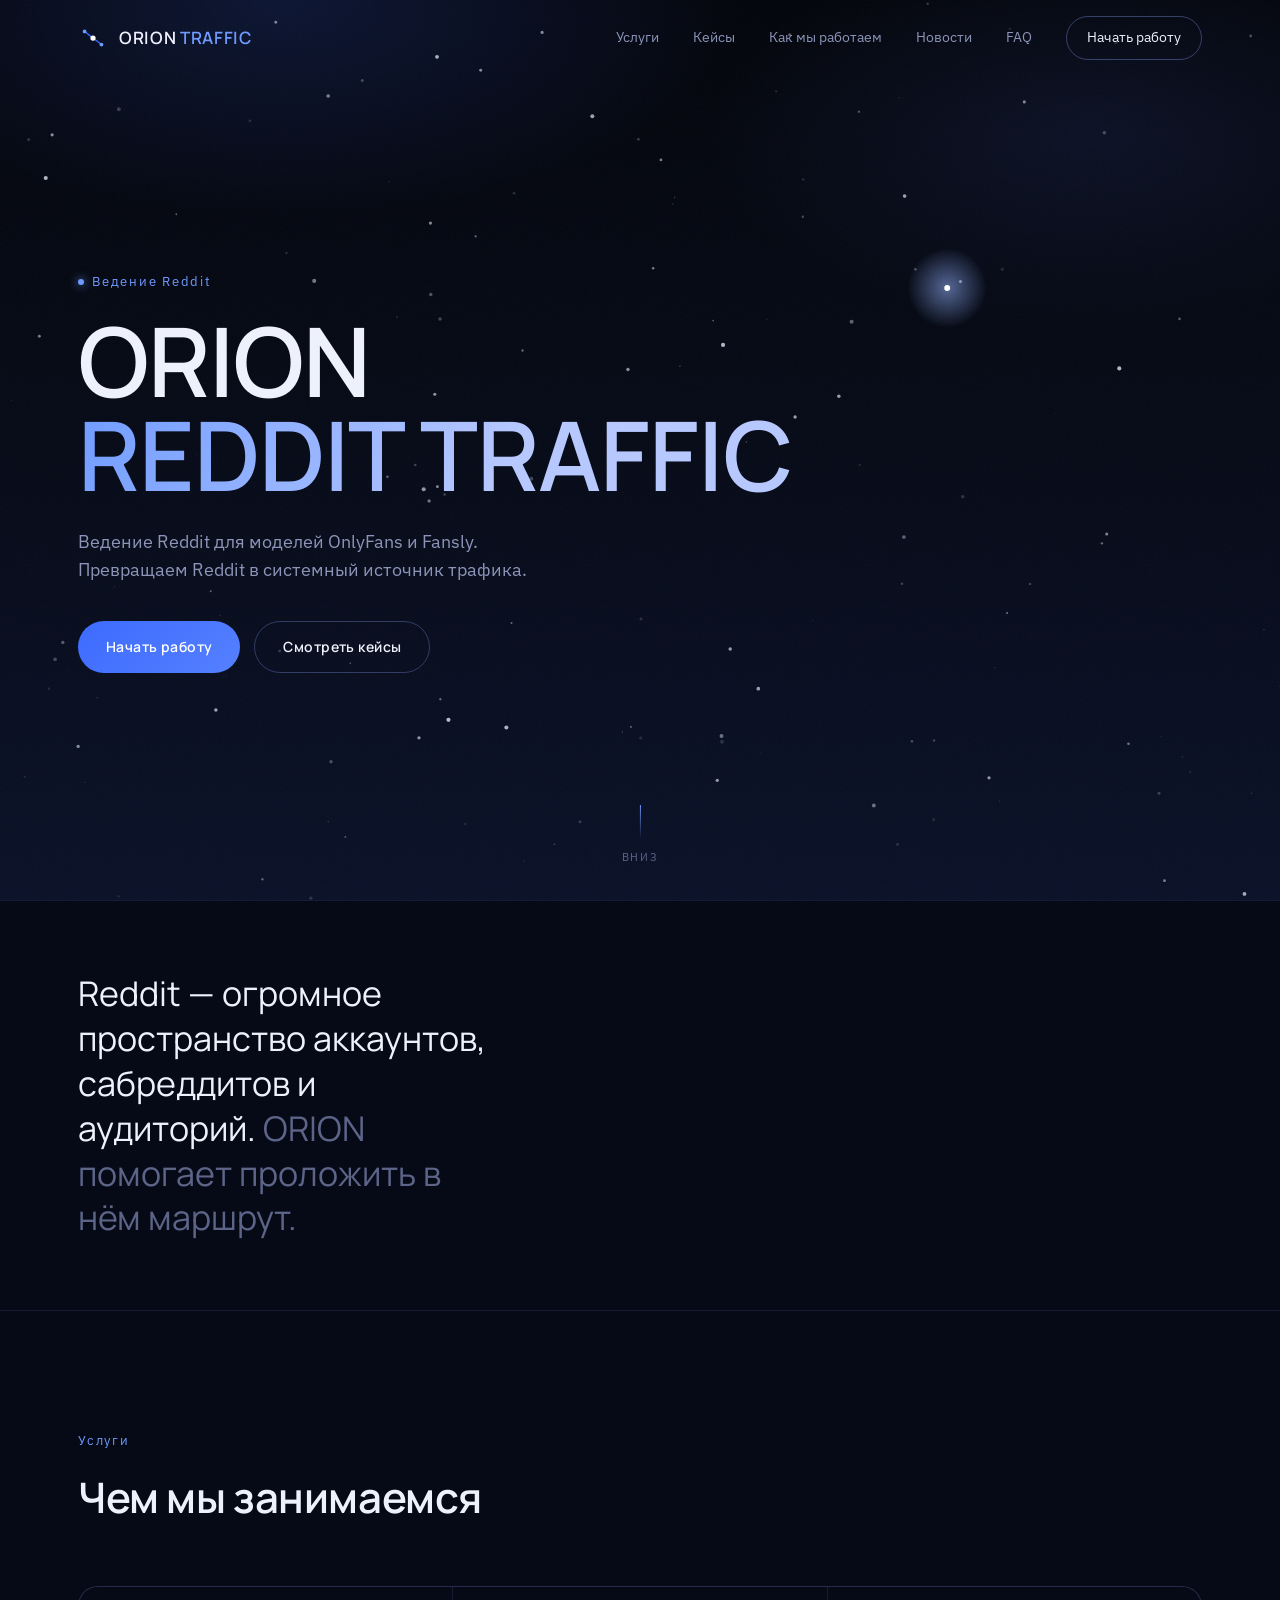
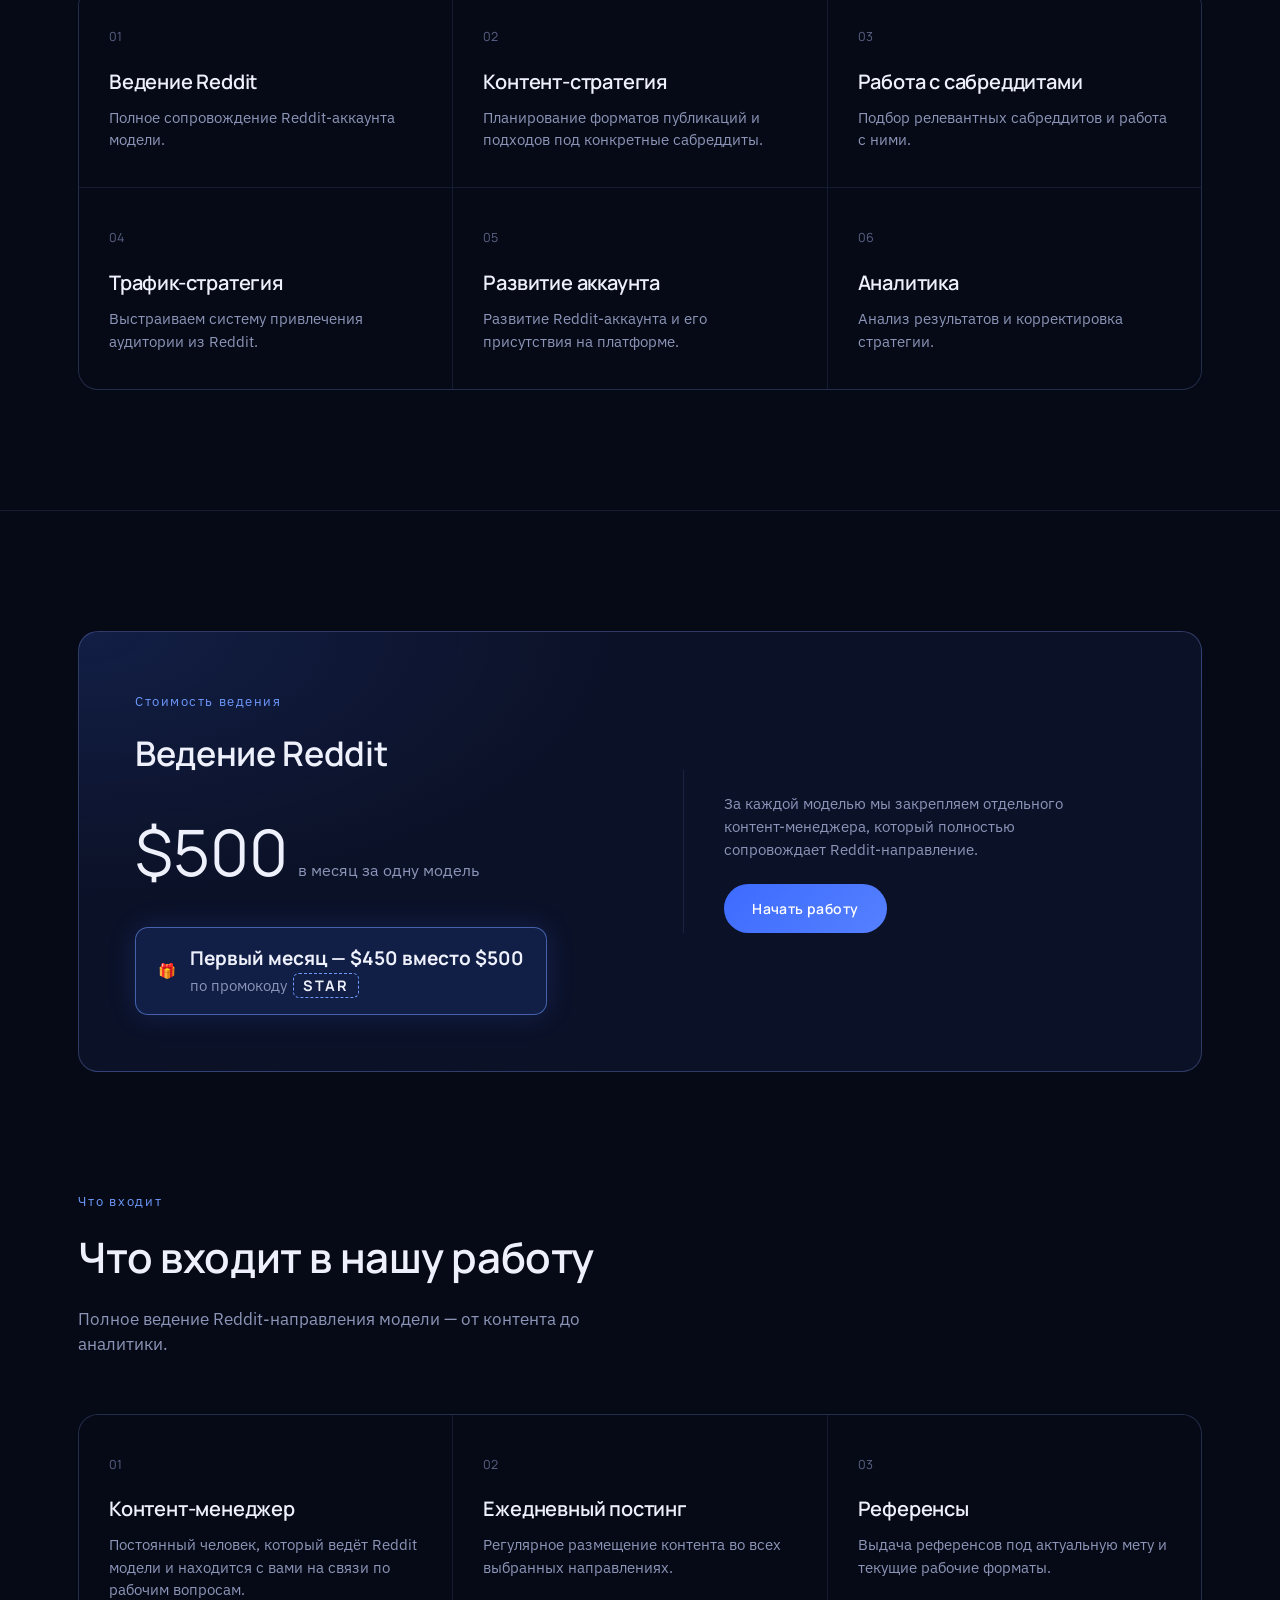
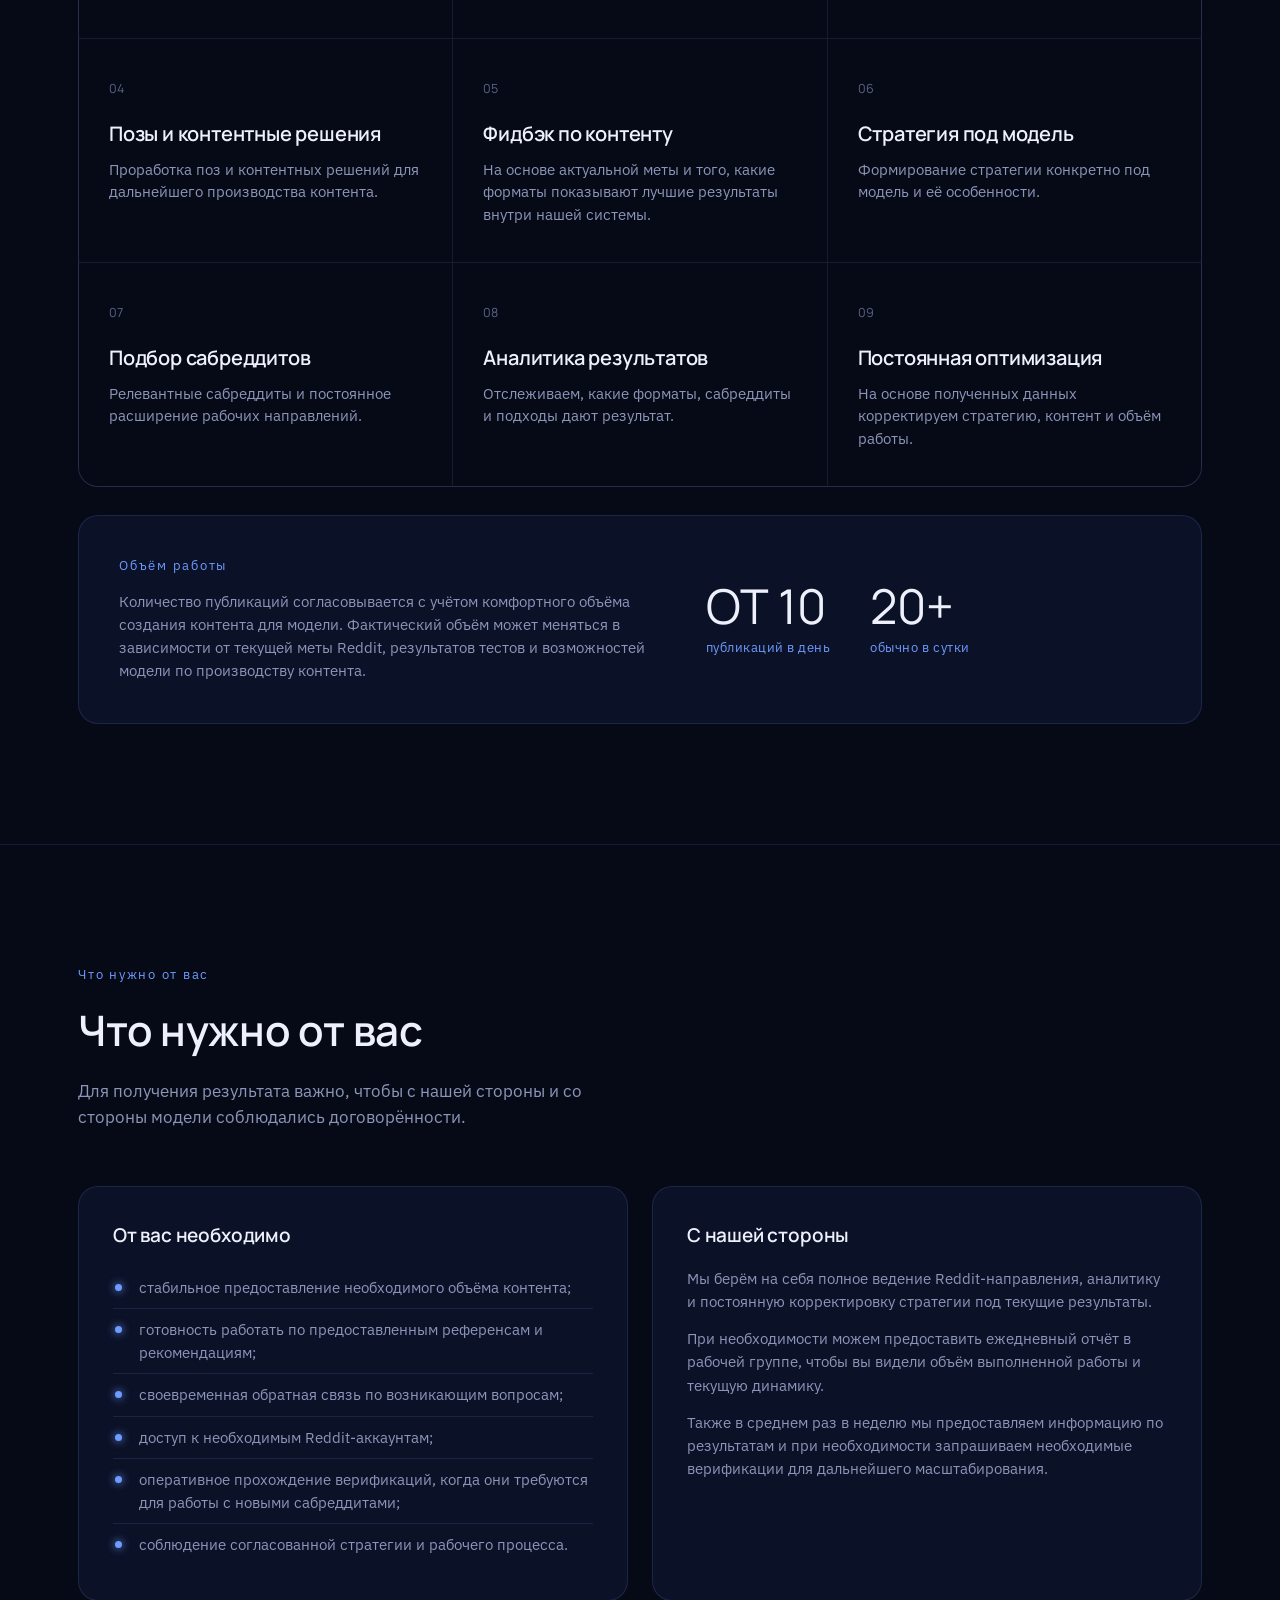
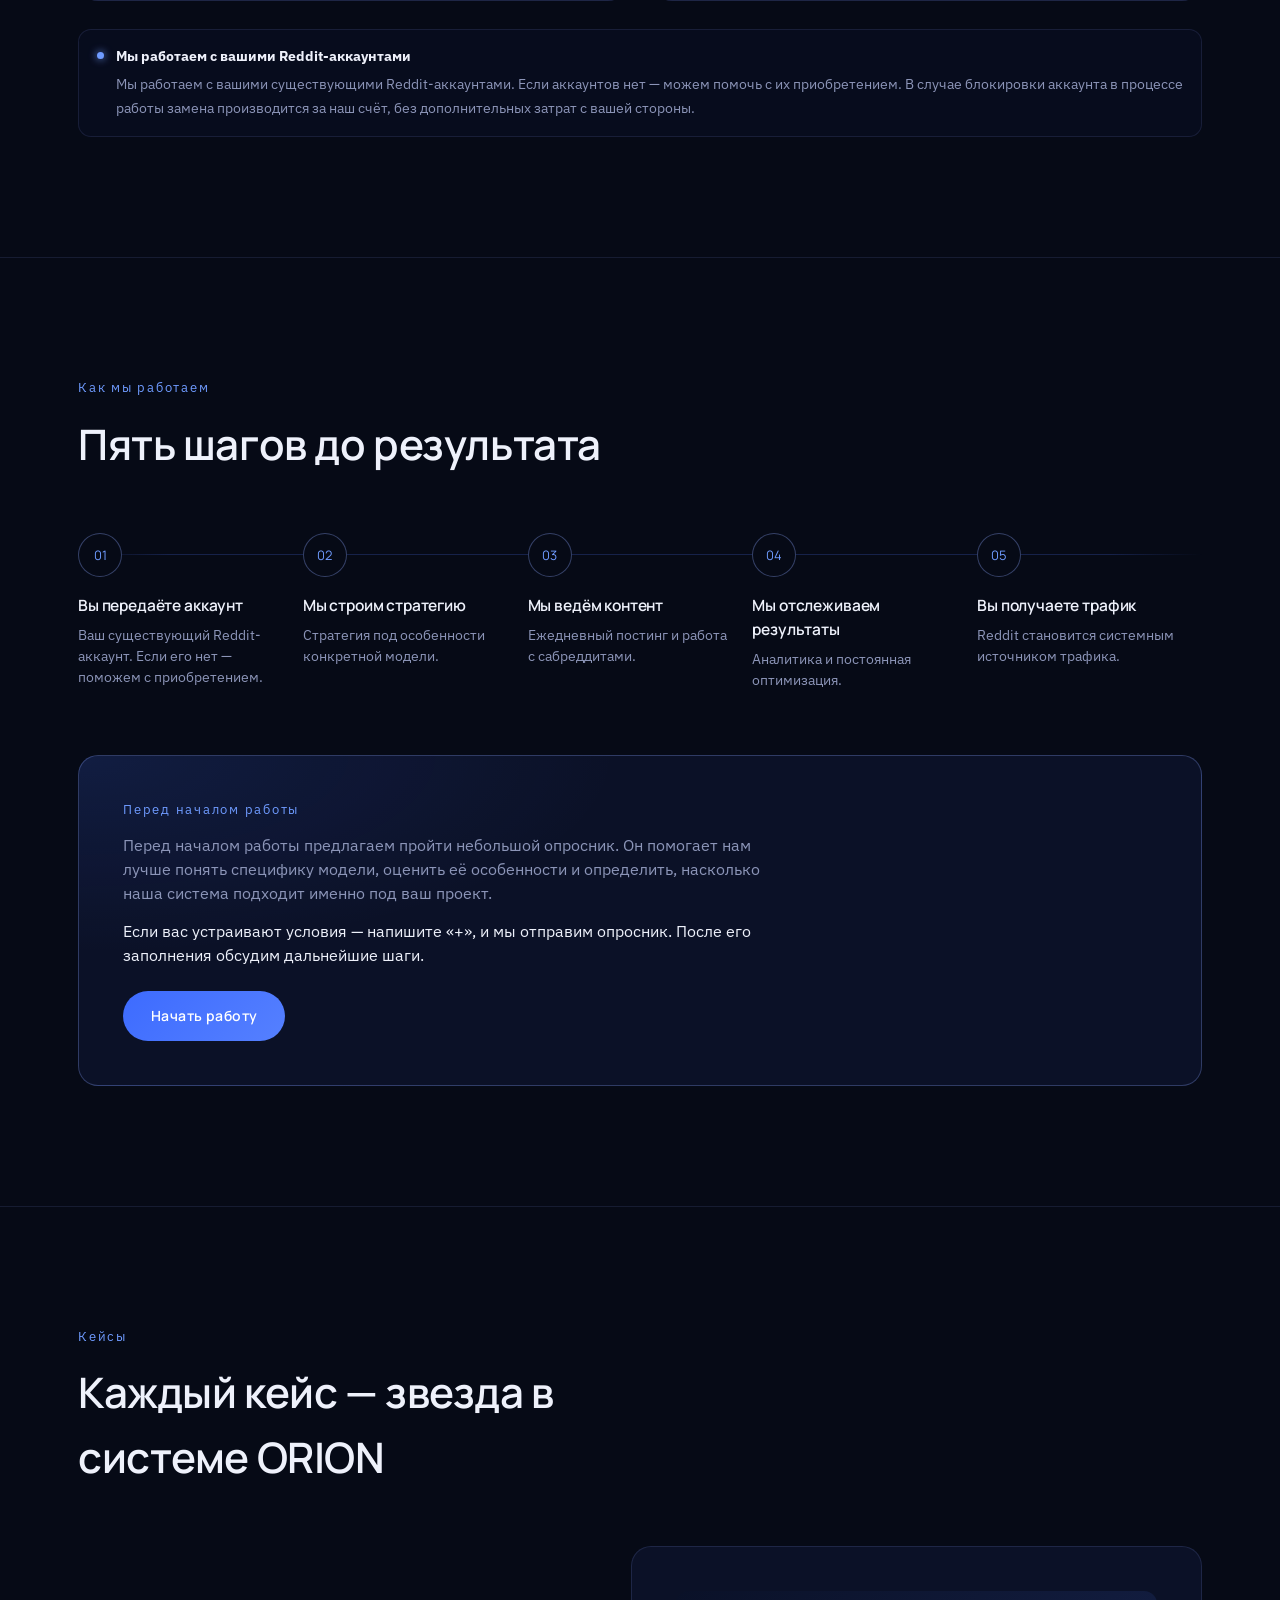
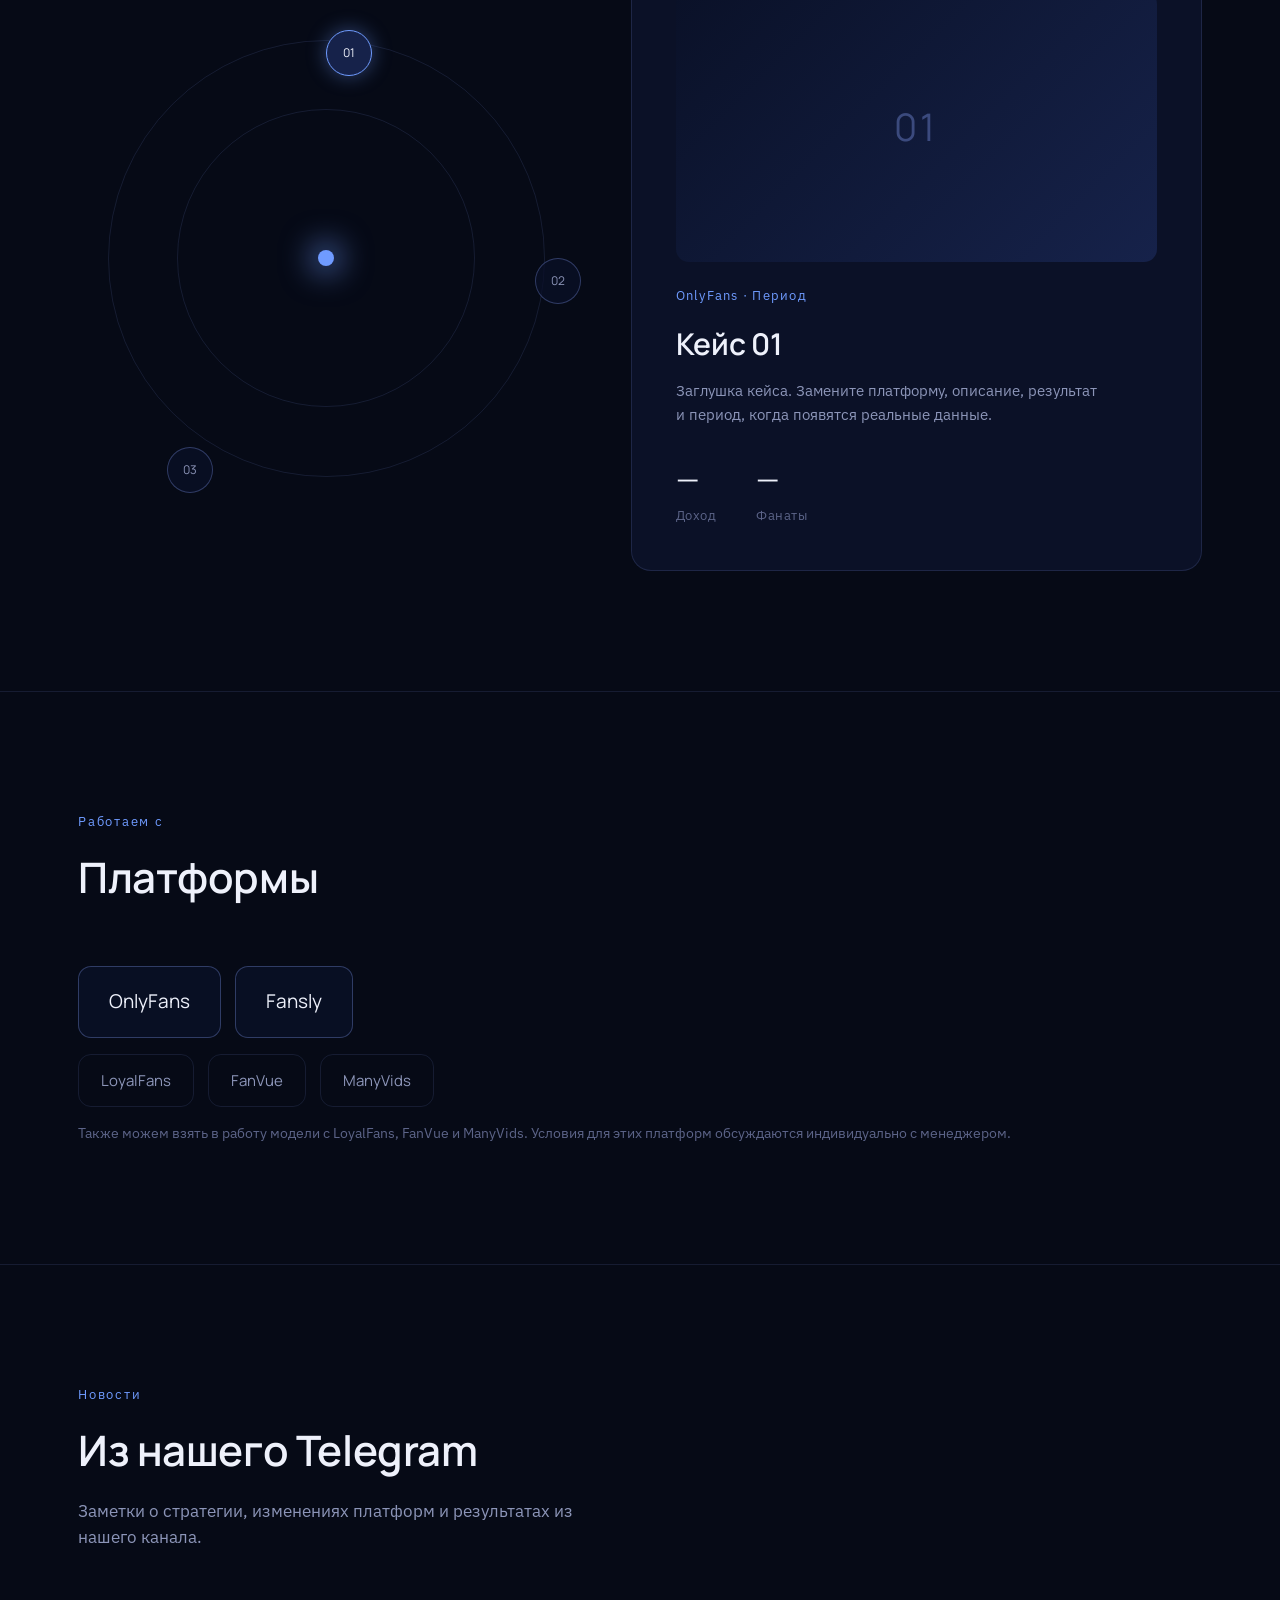
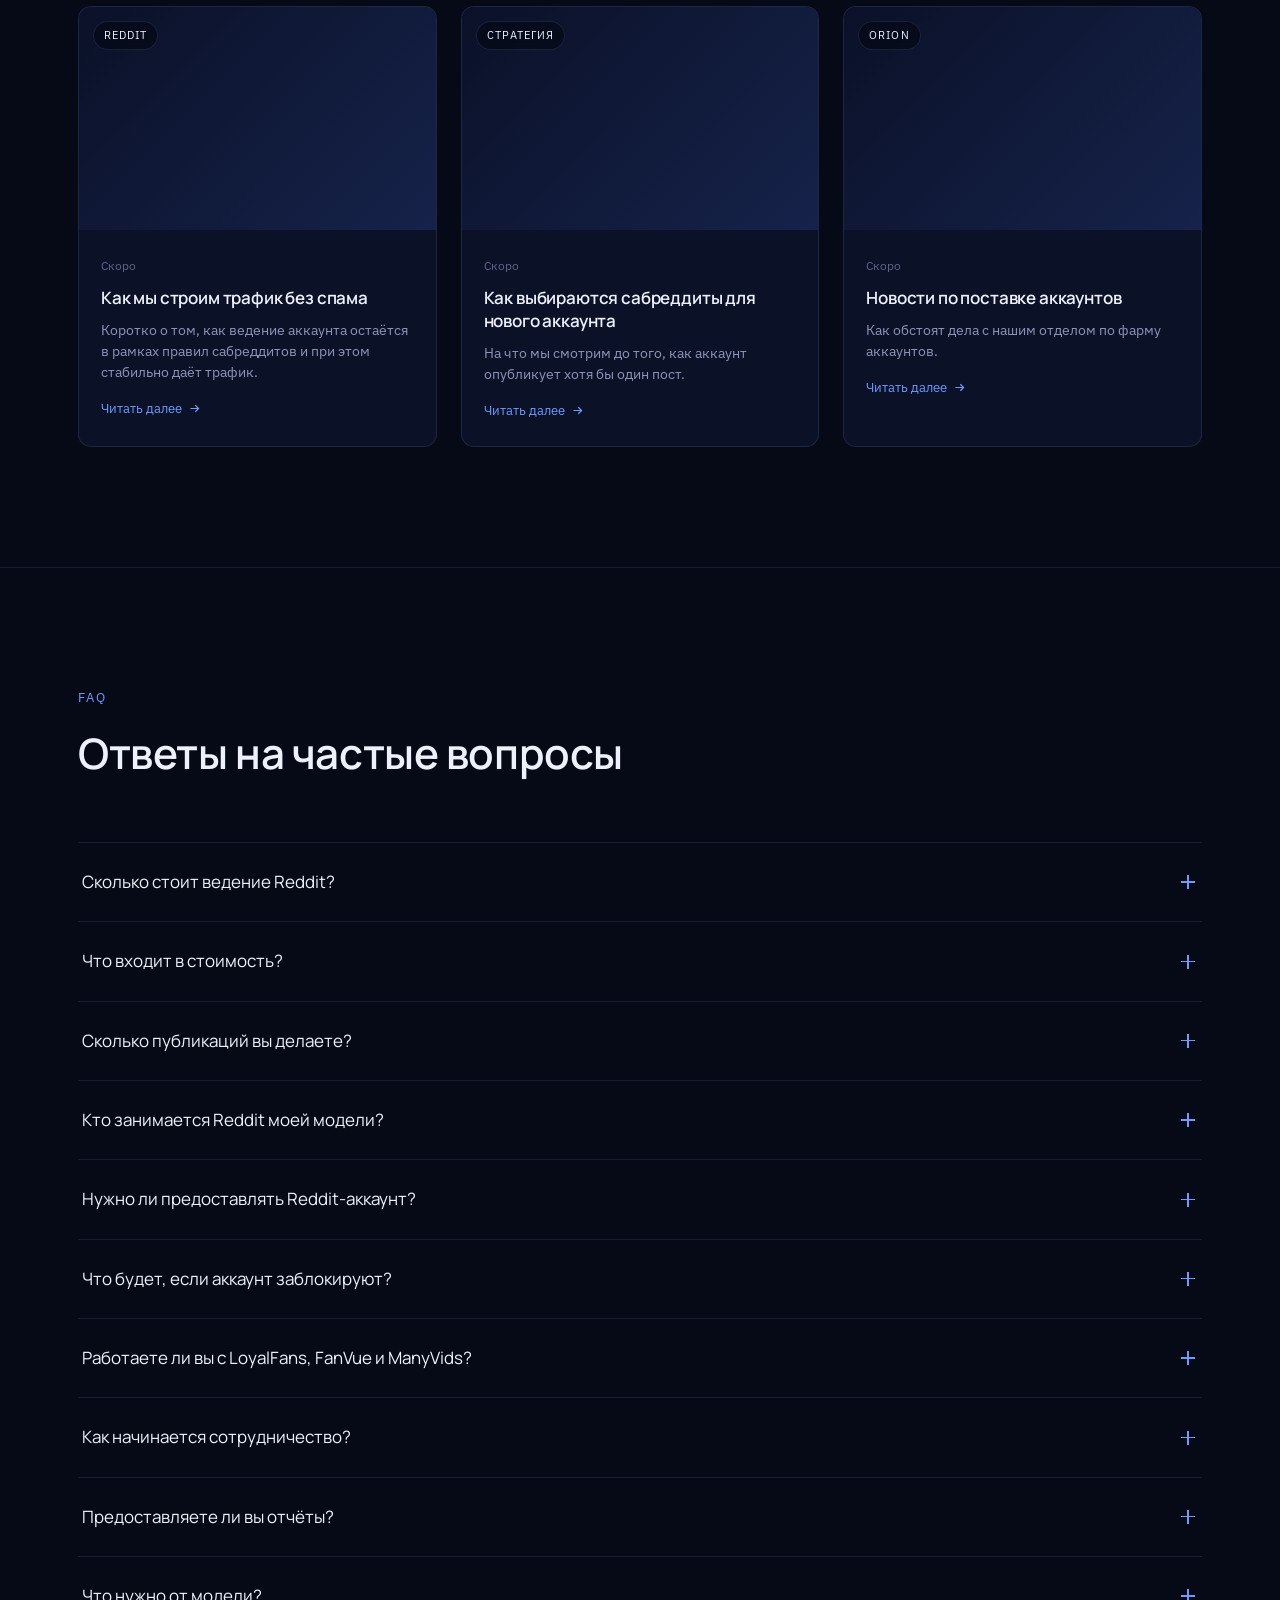
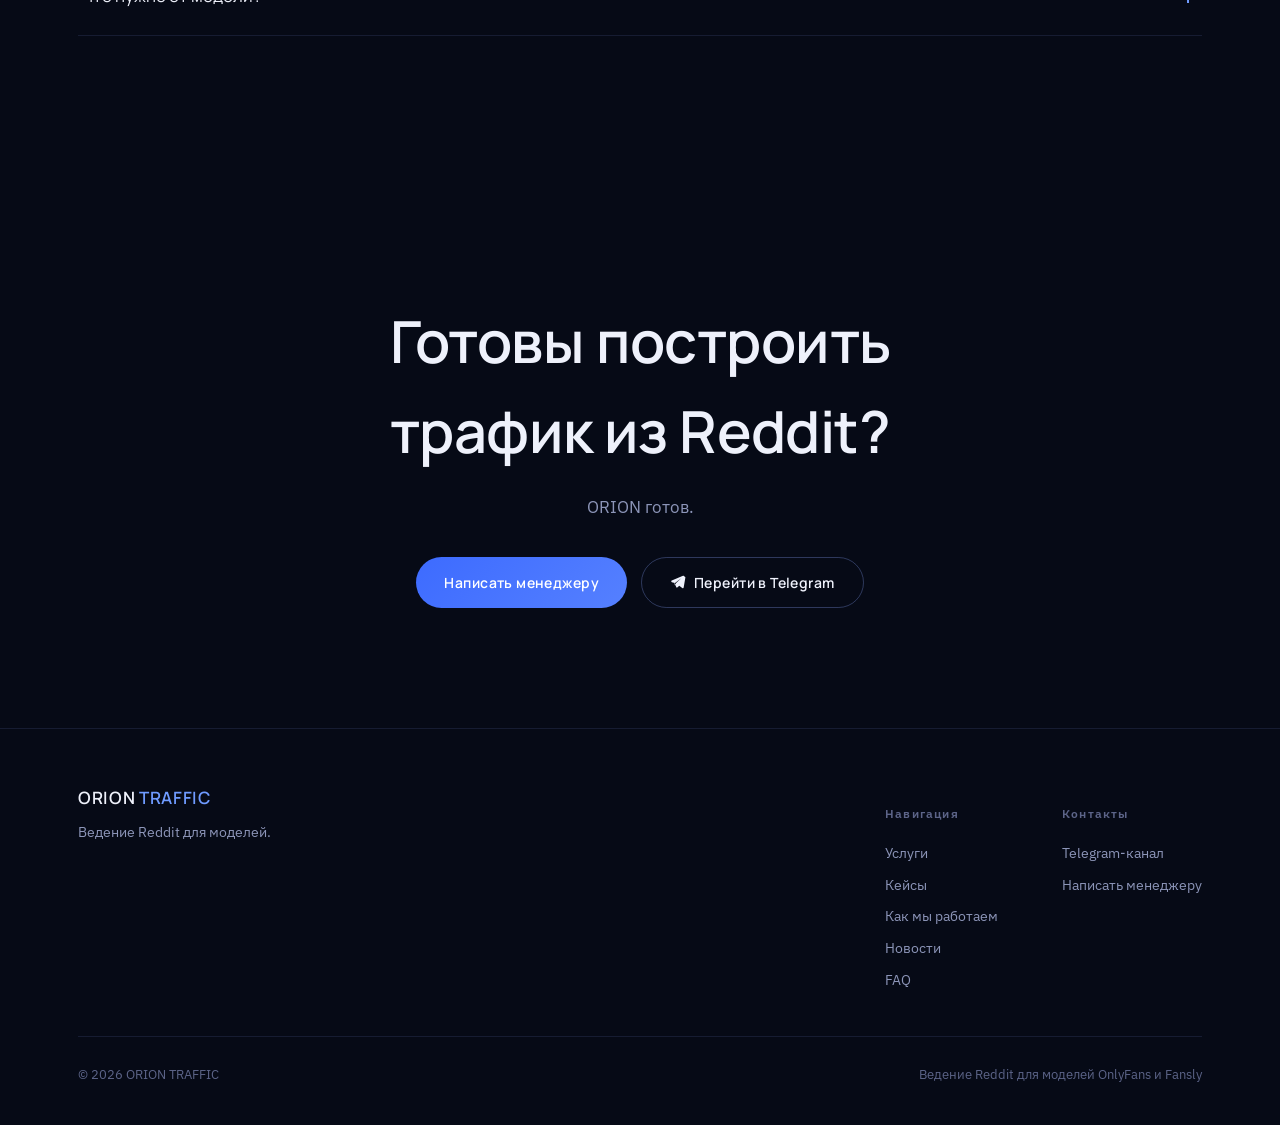
==== commit 776cd799: "Replace 'MoneyVids' with 'ManyVids' Updated references from 'MoneyVids' to 'ManyVids' in the platfor" ====
--- a/index.html
+++ b/index.html
@@ -266,9 +266,9 @@
         <div class="platform-row">
           <span class="platform-chip secondary">LoyalFans</span>
           <span class="platform-chip secondary">FanVue</span>
-          <span class="platform-chip secondary">MoneyVids</span>
-        </div>
-        <p class="platform-note">Также можем взять в работу модели с LoyalFans, FanVue и MoneyVids. Условия для этих платформ обсуждаются индивидуально с менеджером.</p>
+          <span class="platform-chip secondary">ManyVids</span>
+        </div>
+        <p class="platform-note">Также можем взять в работу модели с LoyalFans, FanVue и ManyVids. Условия для этих платформ обсуждаются индивидуально с менеджером.</p>
       </div>
     </div>
   </section>
@@ -309,7 +309,7 @@
           <div class="faq-a"><div class="faq-a-inner">Да. Мы работаем с существующими аккаунтами клиента. Если аккаунта нет, можем помочь с приобретением.</div></div></div>
         <div class="faq-item"><button class="faq-q"><span>Что будет, если аккаунт заблокируют?</span><span class="plus"></span></button>
           <div class="faq-a"><div class="faq-a-inner">В случае блокировки аккаунта в процессе работы замена производится за наш счёт.</div></div></div>
-        <div class="faq-item"><button class="faq-q"><span>Работаете ли вы с LoyalFans, FanVue и MoneyVids?</span><span class="plus"></span></button>
+        <div class="faq-item"><button class="faq-q"><span>Работаете ли вы с LoyalFans, FanVue и ManyVids?</span><span class="plus"></span></button>
           <div class="faq-a"><div class="faq-a-inner">Да. Работа возможна на индивидуальных условиях, которые обсуждаются с менеджером.</div></div></div>
         <div class="faq-item"><button class="faq-q"><span>Как начинается сотрудничество?</span><span class="plus"></span></button>
           <div class="faq-a"><div class="faq-a-inner">Сначала клиент проходит небольшой опросник. После заполнения мы обсуждаем дальнейшие шаги.</div></div></div>
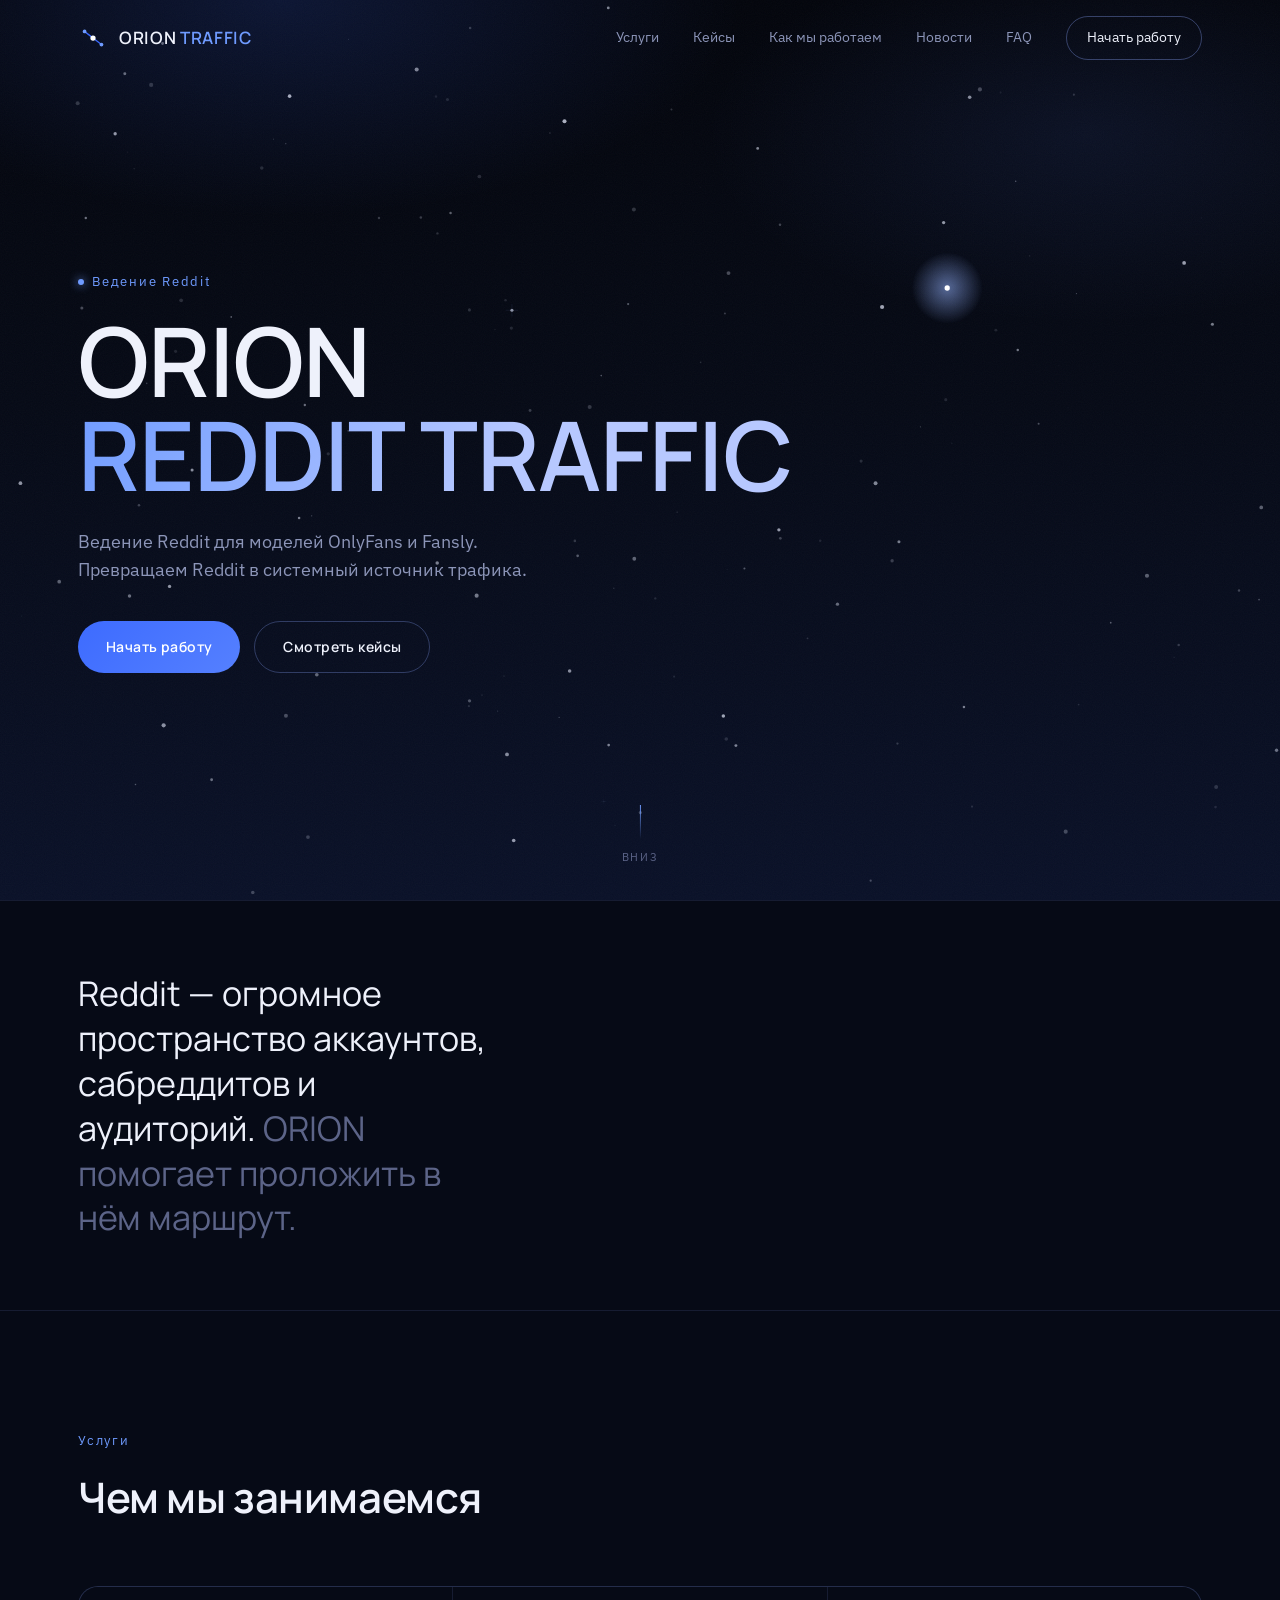
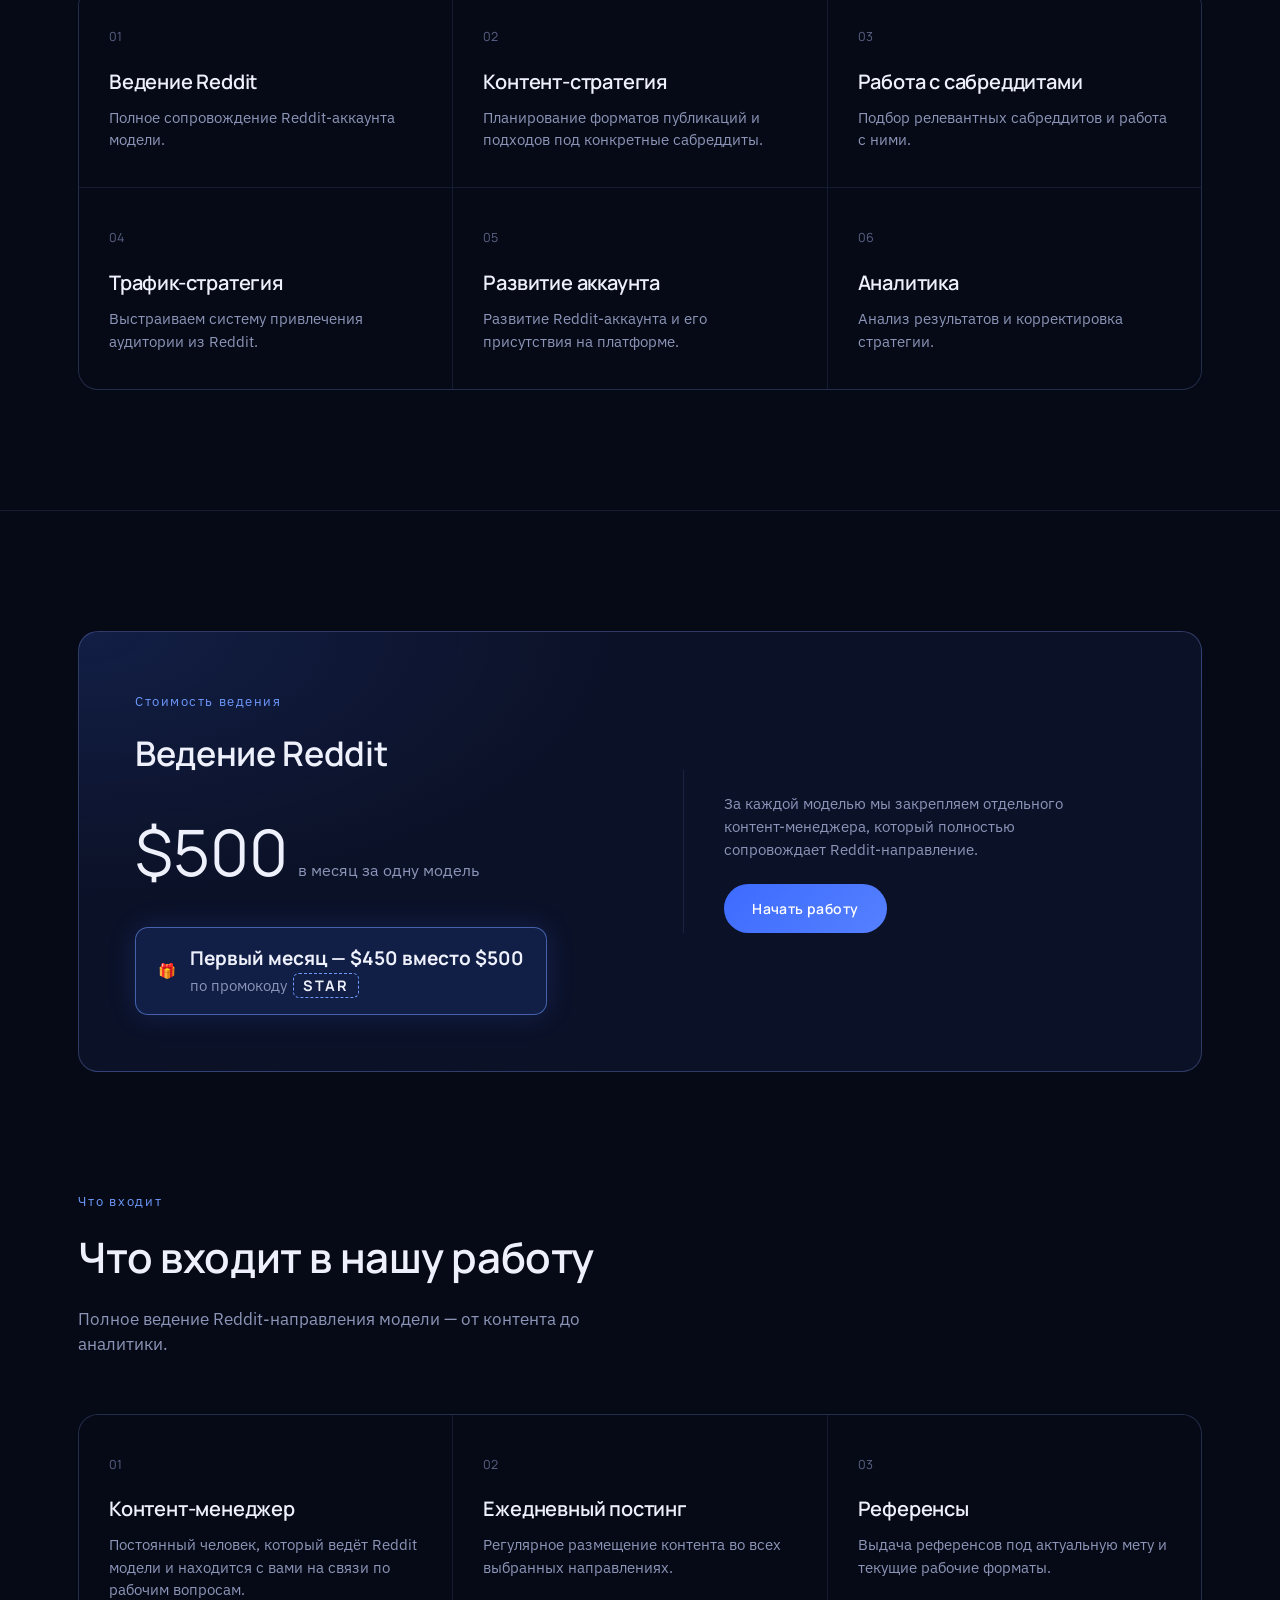
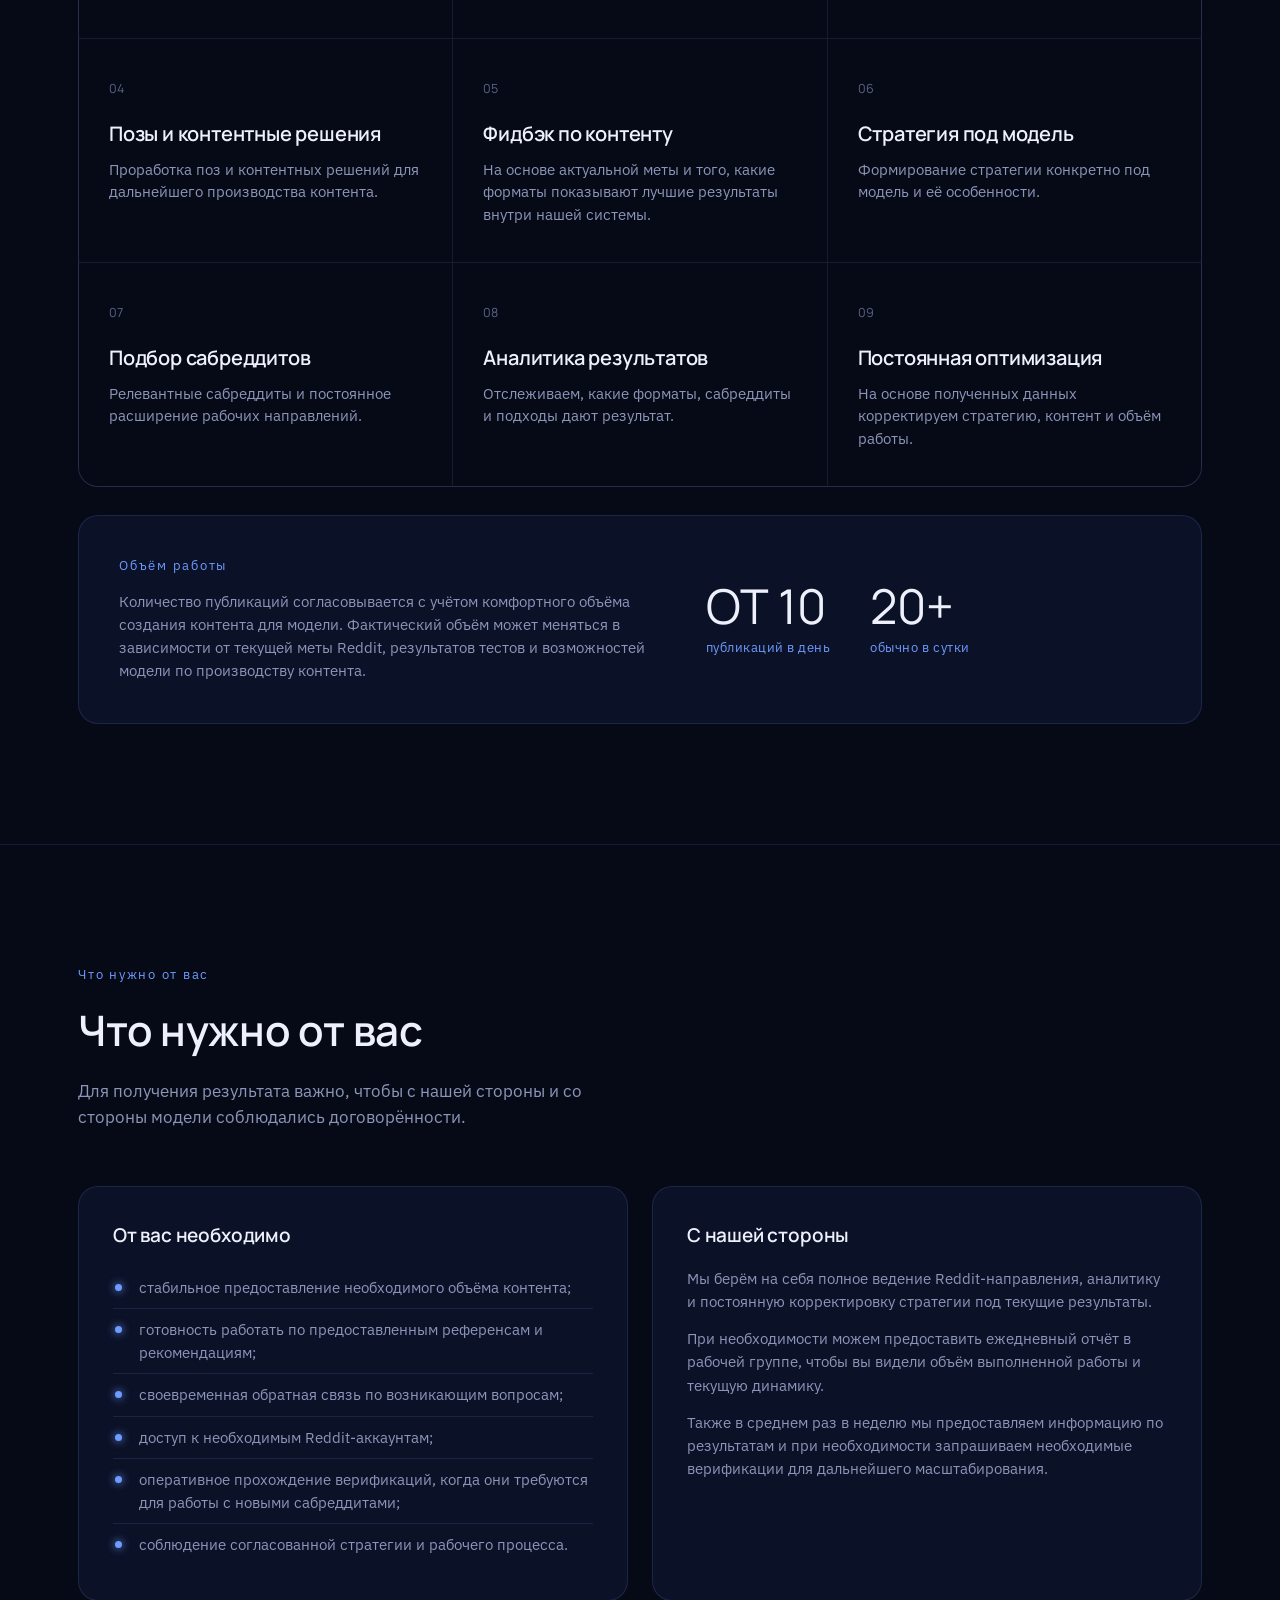
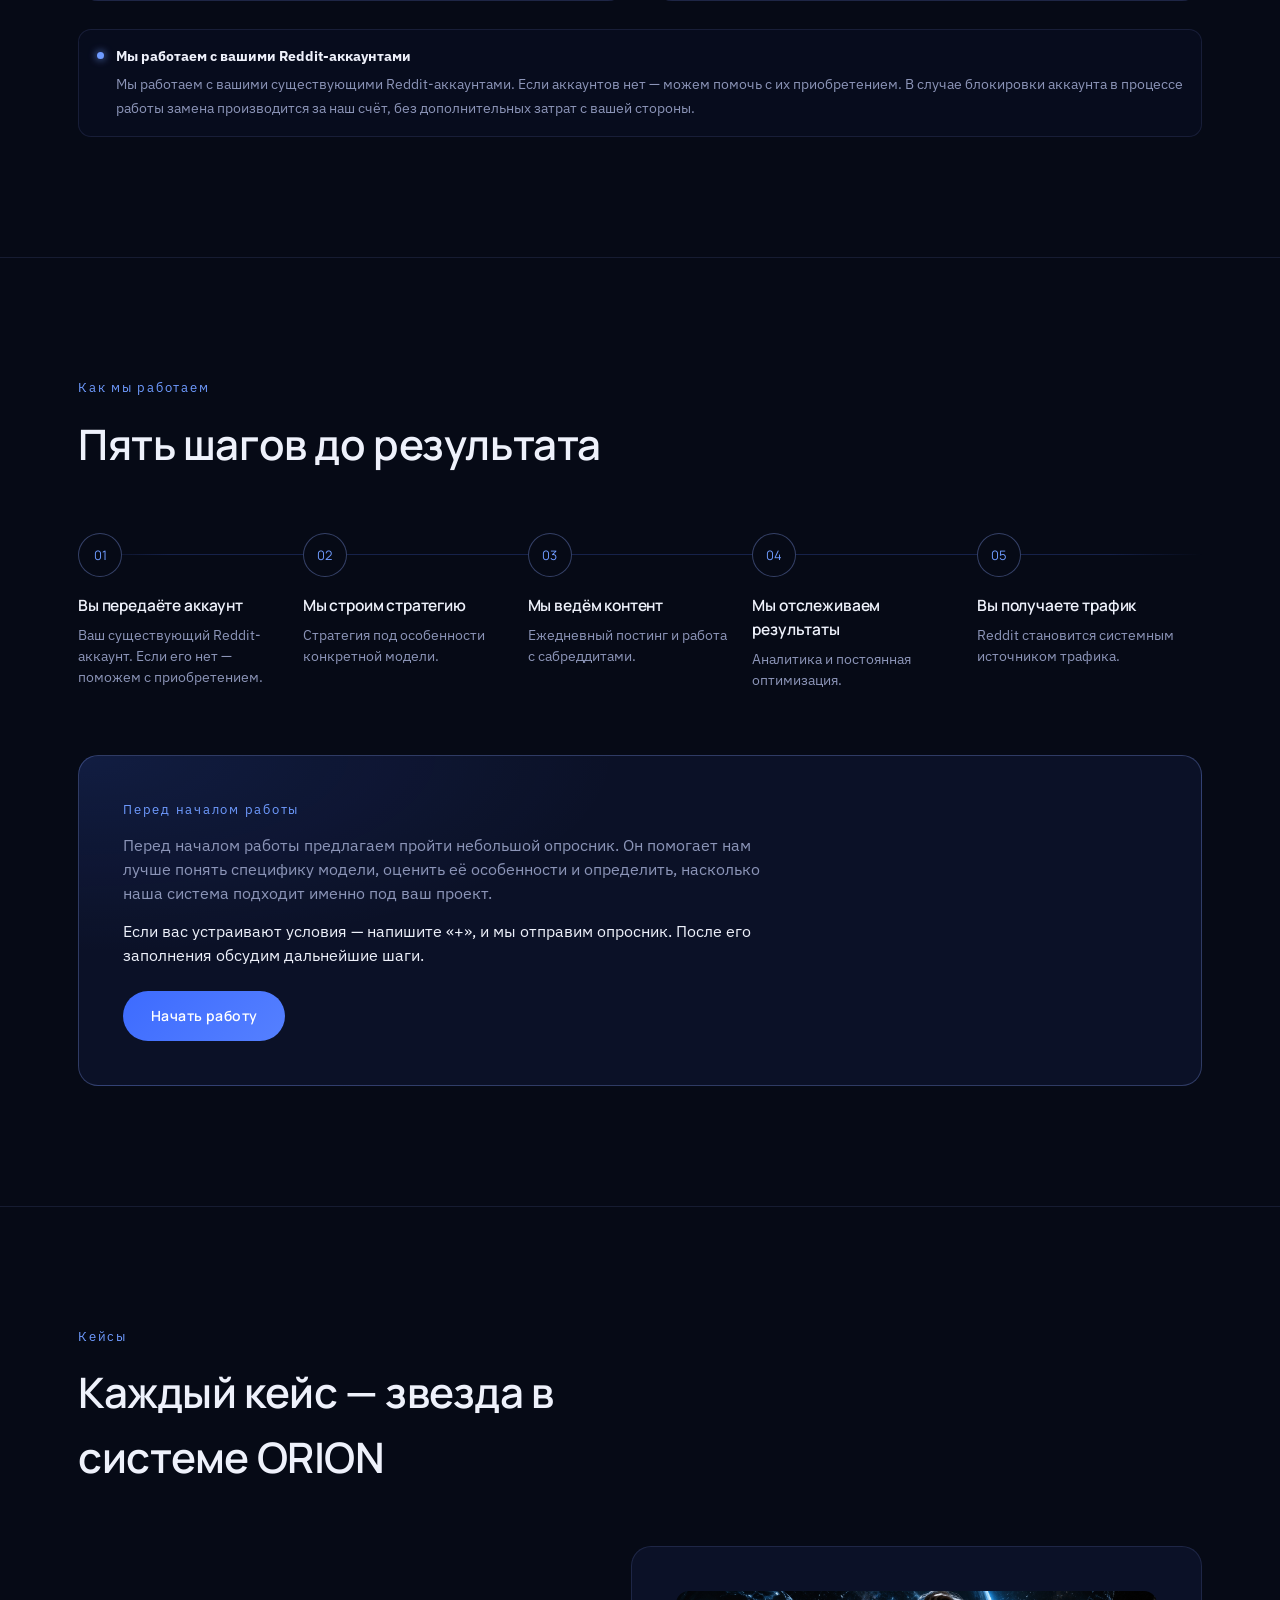
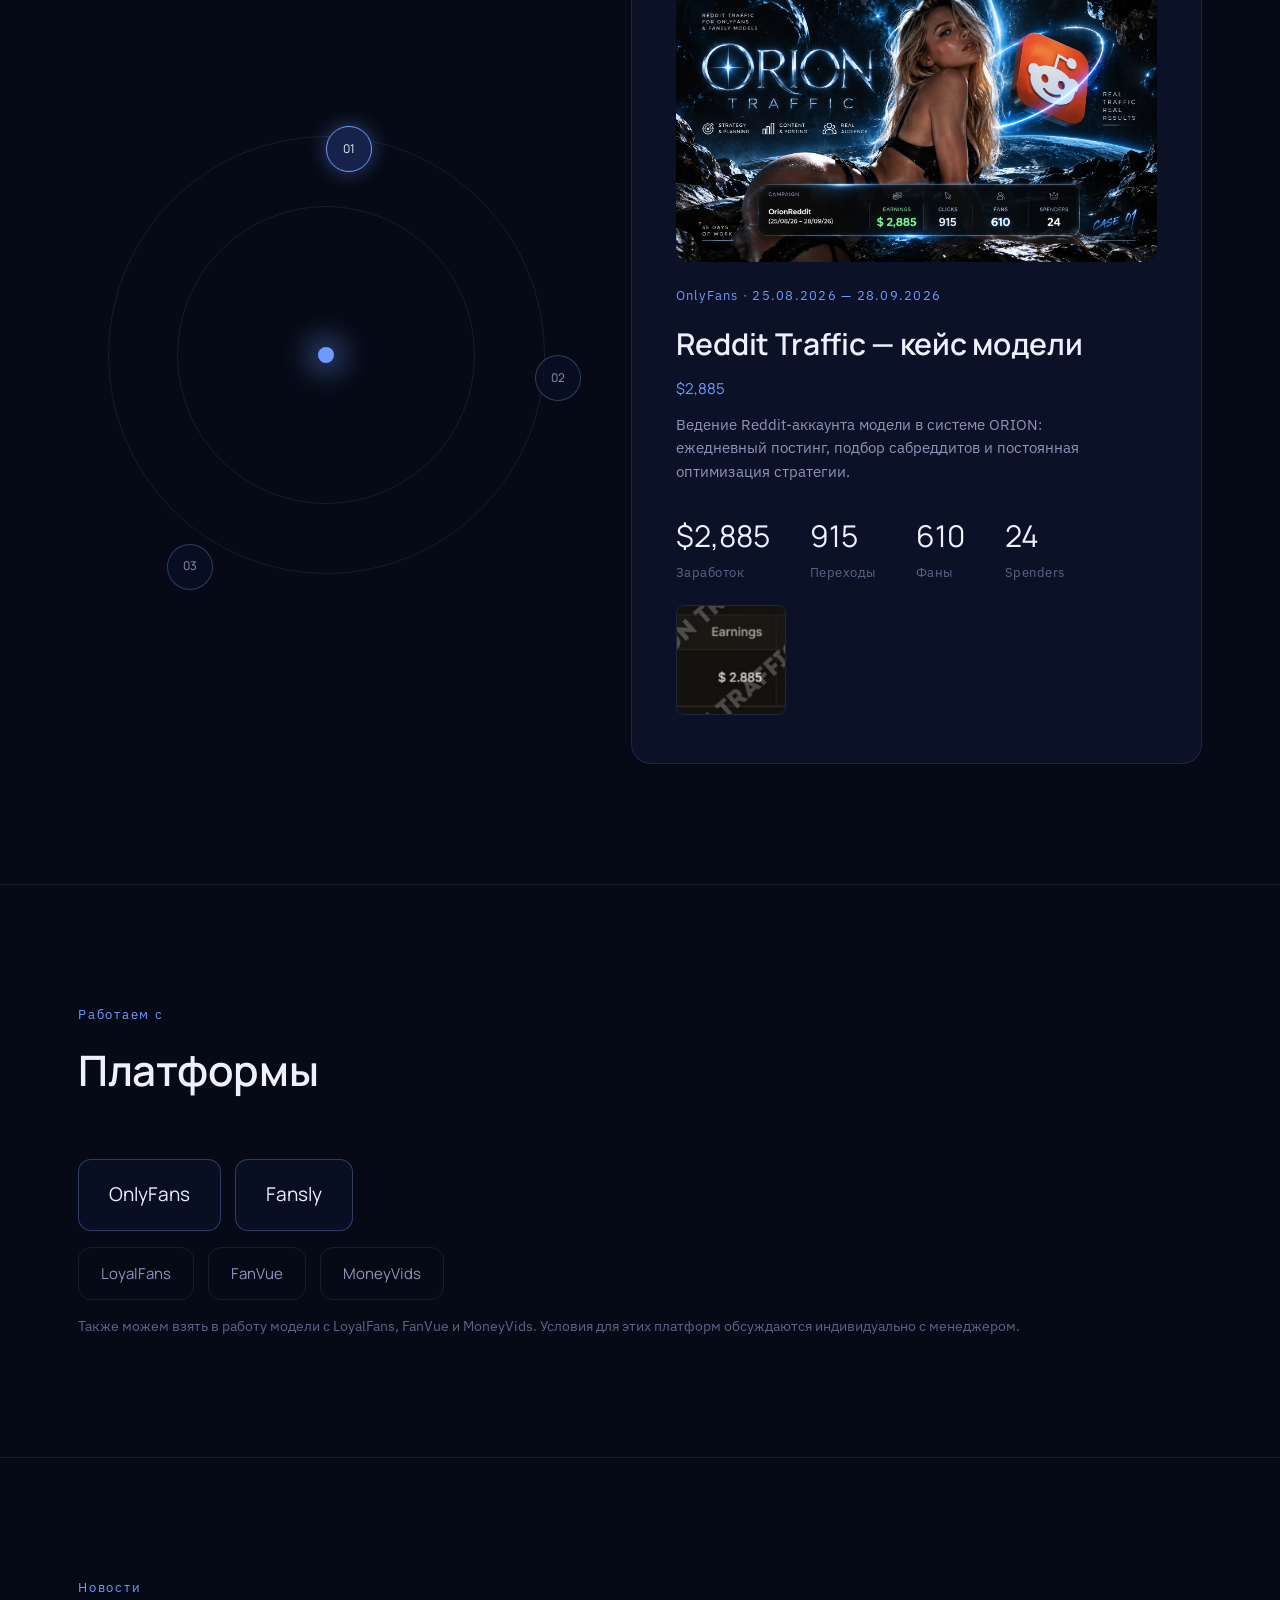
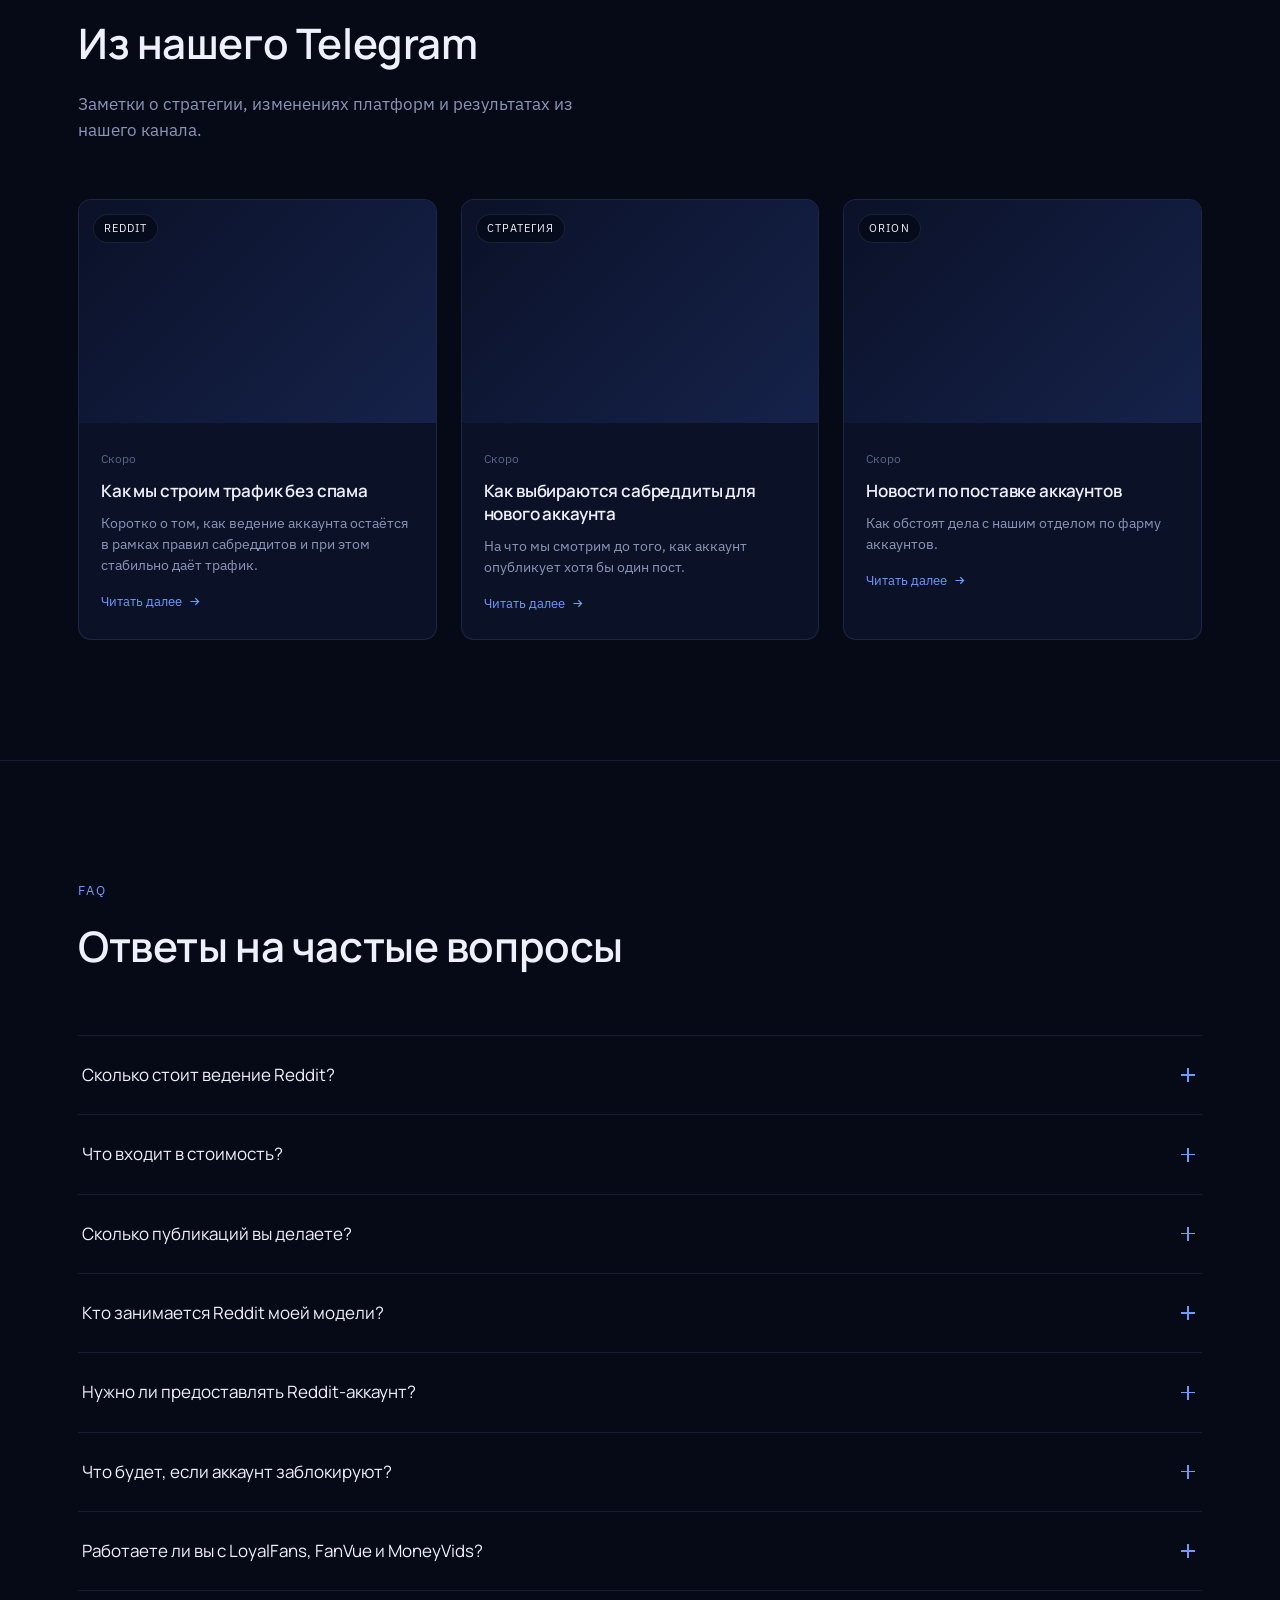
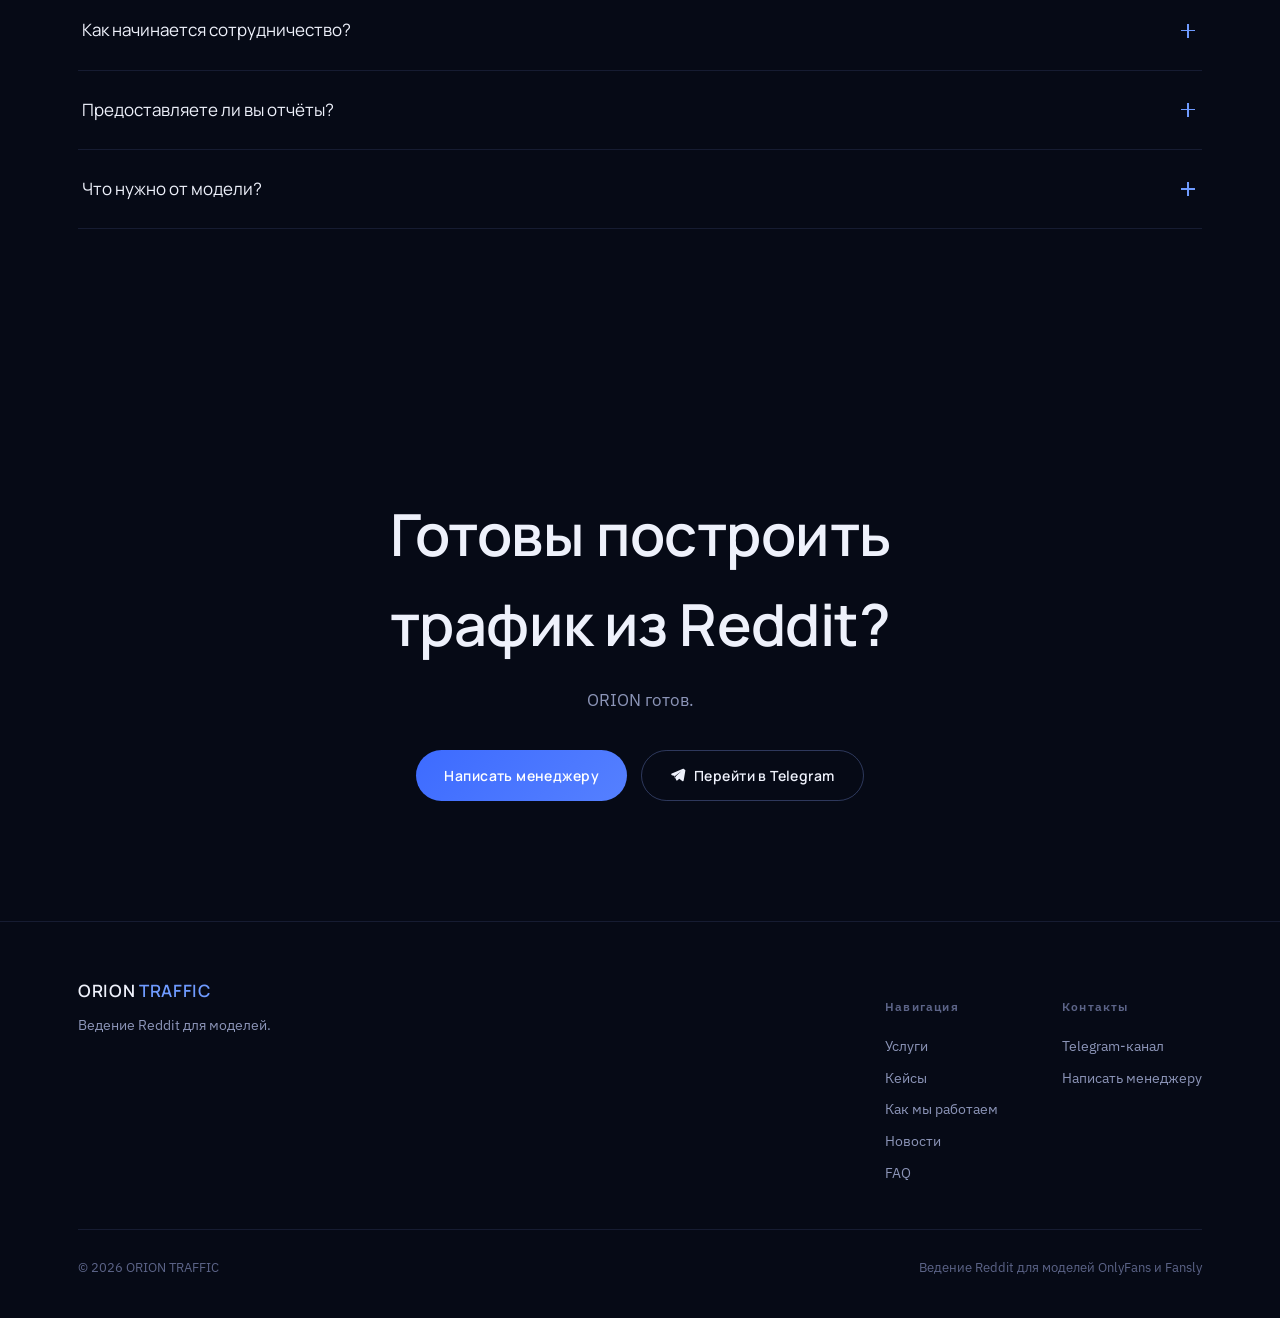
==== commit 82626936: "Add files via upload" ====
--- a/index.html
+++ b/index.html
@@ -266,9 +266,9 @@
         <div class="platform-row">
           <span class="platform-chip secondary">LoyalFans</span>
           <span class="platform-chip secondary">FanVue</span>
-          <span class="platform-chip secondary">ManyVids</span>
-        </div>
-        <p class="platform-note">Также можем взять в работу модели с LoyalFans, FanVue и ManyVids. Условия для этих платформ обсуждаются индивидуально с менеджером.</p>
+          <span class="platform-chip secondary">MoneyVids</span>
+        </div>
+        <p class="platform-note">Также можем взять в работу модели с LoyalFans, FanVue и MoneyVids. Условия для этих платформ обсуждаются индивидуально с менеджером.</p>
       </div>
     </div>
   </section>
@@ -309,7 +309,7 @@
           <div class="faq-a"><div class="faq-a-inner">Да. Мы работаем с существующими аккаунтами клиента. Если аккаунта нет, можем помочь с приобретением.</div></div></div>
         <div class="faq-item"><button class="faq-q"><span>Что будет, если аккаунт заблокируют?</span><span class="plus"></span></button>
           <div class="faq-a"><div class="faq-a-inner">В случае блокировки аккаунта в процессе работы замена производится за наш счёт.</div></div></div>
-        <div class="faq-item"><button class="faq-q"><span>Работаете ли вы с LoyalFans, FanVue и ManyVids?</span><span class="plus"></span></button>
+        <div class="faq-item"><button class="faq-q"><span>Работаете ли вы с LoyalFans, FanVue и MoneyVids?</span><span class="plus"></span></button>
           <div class="faq-a"><div class="faq-a-inner">Да. Работа возможна на индивидуальных условиях, которые обсуждаются с менеджером.</div></div></div>
         <div class="faq-item"><button class="faq-q"><span>Как начинается сотрудничество?</span><span class="plus"></span></button>
           <div class="faq-a"><div class="faq-a-inner">Сначала клиент проходит небольшой опросник. После заполнения мы обсуждаем дальнейшие шаги.</div></div></div>
@@ -371,6 +371,7 @@
 <script src="data/config.js"></script>
 <script src="data/cases.js"></script>
 <script src="data/posts.js"></script>
+<script src="case-system.js"></script>
 <script src="starfield.js"></script>
 <script src="script.js"></script>
 </body>
--- a/style.css
+++ b/style.css
@@ -405,6 +405,13 @@
 .case-link{
   display:inline-flex;margin-top:20px;font-size:13.5px;color:var(--blue-bright);
 }
+.case-gallery-item.is-broken{display:none;}
+
+/* Shown instead of a blank block when case data fails to load, is empty,
+   or every entry turned out to be invalid — see case-system.js */
+.case-state{
+  padding:40px 10px;text-align:center;color:var(--muted);font-size:15px;
+}
 
 /* ---------- Platforms ---------- */
 .platform-row{
